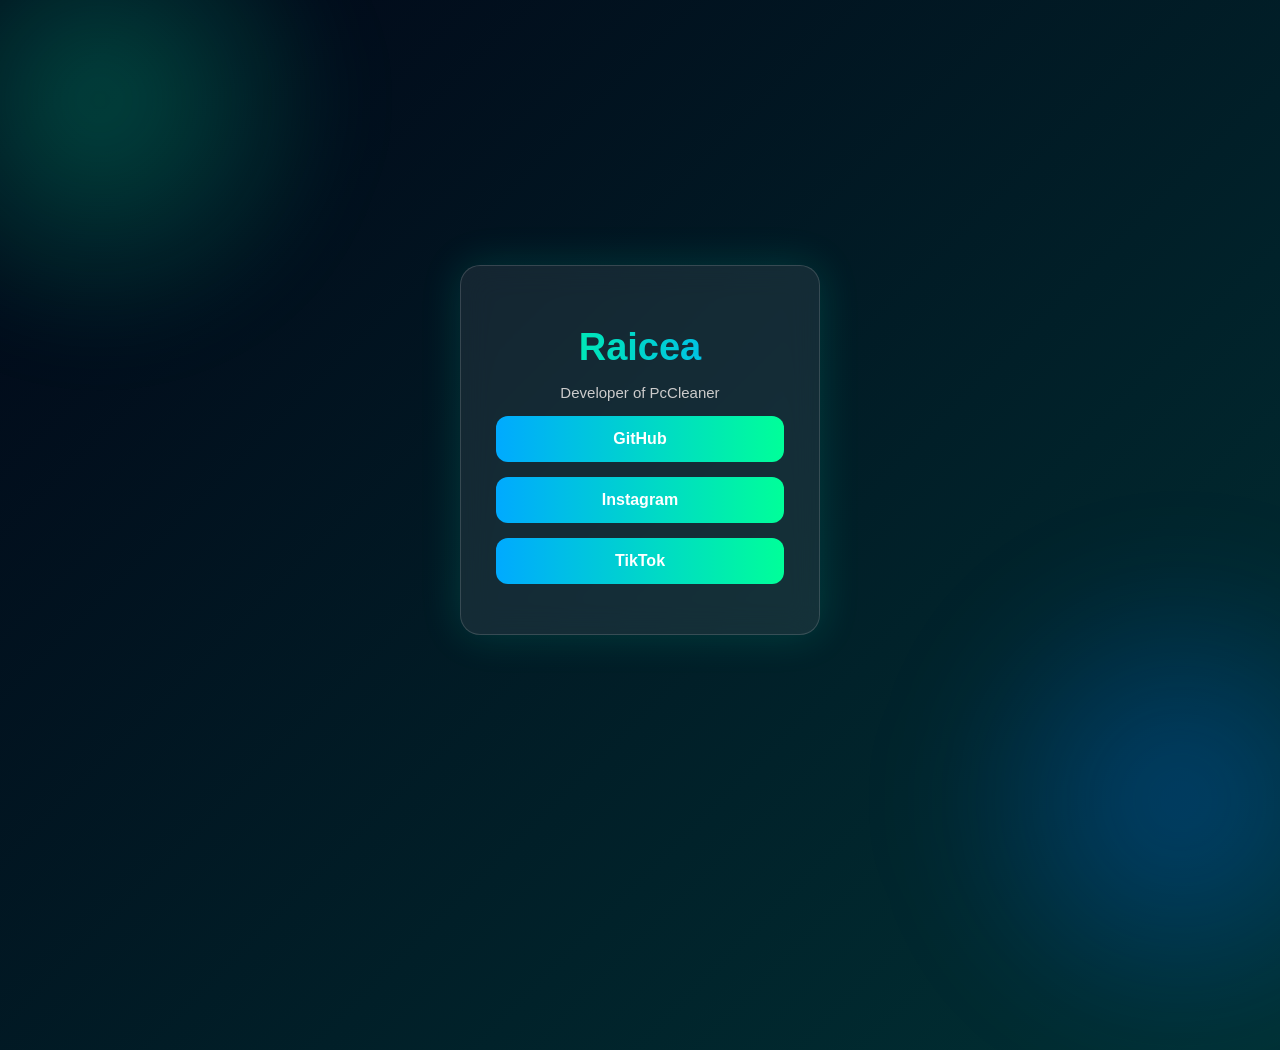
==== index.html @ fa453c5b "Update index.html" ====
<!DOCTYPE html>
<html>
<head>
<title>Raicea</title>

<style>

* {
    box-sizing: border-box;
}

body {

    margin: 0;
    min-height: 100vh;

    display: flex;
    justify-content: center;
    align-items: center;

    font-family: "Segoe UI", sans-serif;

    background: linear-gradient(
        135deg,
        #020617,
        #003b3b,
        #001b40,
        #020617
    );

    background-size: 400% 400%;
    animation: gradient 12s ease infinite;

    color: white;
    overflow: hidden;
}


/* Animatie fundal */
@keyframes gradient {

    0% {
        background-position: 0% 50%;
    }

    50% {
        background-position: 100% 50%;
    }

    100% {
        background-position: 0% 50%;
    }

}


/* Lumina verde */
body::before {

    content: "";

    position: absolute;

    width: 500px;
    height: 500px;

    background: radial-gradient(
        circle,
        rgba(0,255,180,0.25),
        transparent 70%
    );

    top: -150px;
    left: -150px;

    filter: blur(40px);

}


/* Lumina albastra */
body::after {

    content: "";

    position: absolute;

    width: 500px;
    height: 500px;

    background: radial-gradient(
        circle,
        rgba(0,120,255,0.3),
        transparent 70%
    );

    bottom: -150px;
    right: -150px;

    filter: blur(50px);

}


/* Card principal */
.card {

    width: 360px;

    padding: 35px;

    text-align: center;


    background: rgba(255,255,255,0.08);

    backdrop-filter: blur(15px);


    border-radius: 20px;

    border: 1px solid rgba(255,255,255,0.15);


    box-shadow:

        0 0 40px rgba(0,255,200,0.15);


}


/* Titlu */

h1 {

    font-size: 38px;

    margin-bottom: 10px;


    background: linear-gradient(
        90deg,
        #00ff99,
        #00aaff
    );


    -webkit-background-clip: text;

    color: transparent;

}


/* Text */

p {

    color: #cccccc;

    font-size: 15px;

}


/* Butoane */

a {

    display: block;

    margin: 15px 0;

    padding: 14px;


    border-radius: 12px;


    background: linear-gradient(
        90deg,
        #00aaff,
        #00ff99
    );


    color: white;

    text-decoration: none;


    font-weight: bold;


    transition: 0.3s;

}


/* Efect mouse */

a:hover {

    transform: scale(1.05);


    box-shadow:

        0 0 20px #00ffaa;

}


</style>

</head>

<body>

<div class="card">

<h1>Raicea</h1>

<p>Developer of PcCleaner</p>

<a href="https://github.com/raicea">
GitHub
</a>

<a href="https://www.instagram.com/raicea_andrei/">
Instagram
</a>

<a href="https://www.tiktok.com/@raicea69">
TikTok
</a>

</div>

</body>
</html>
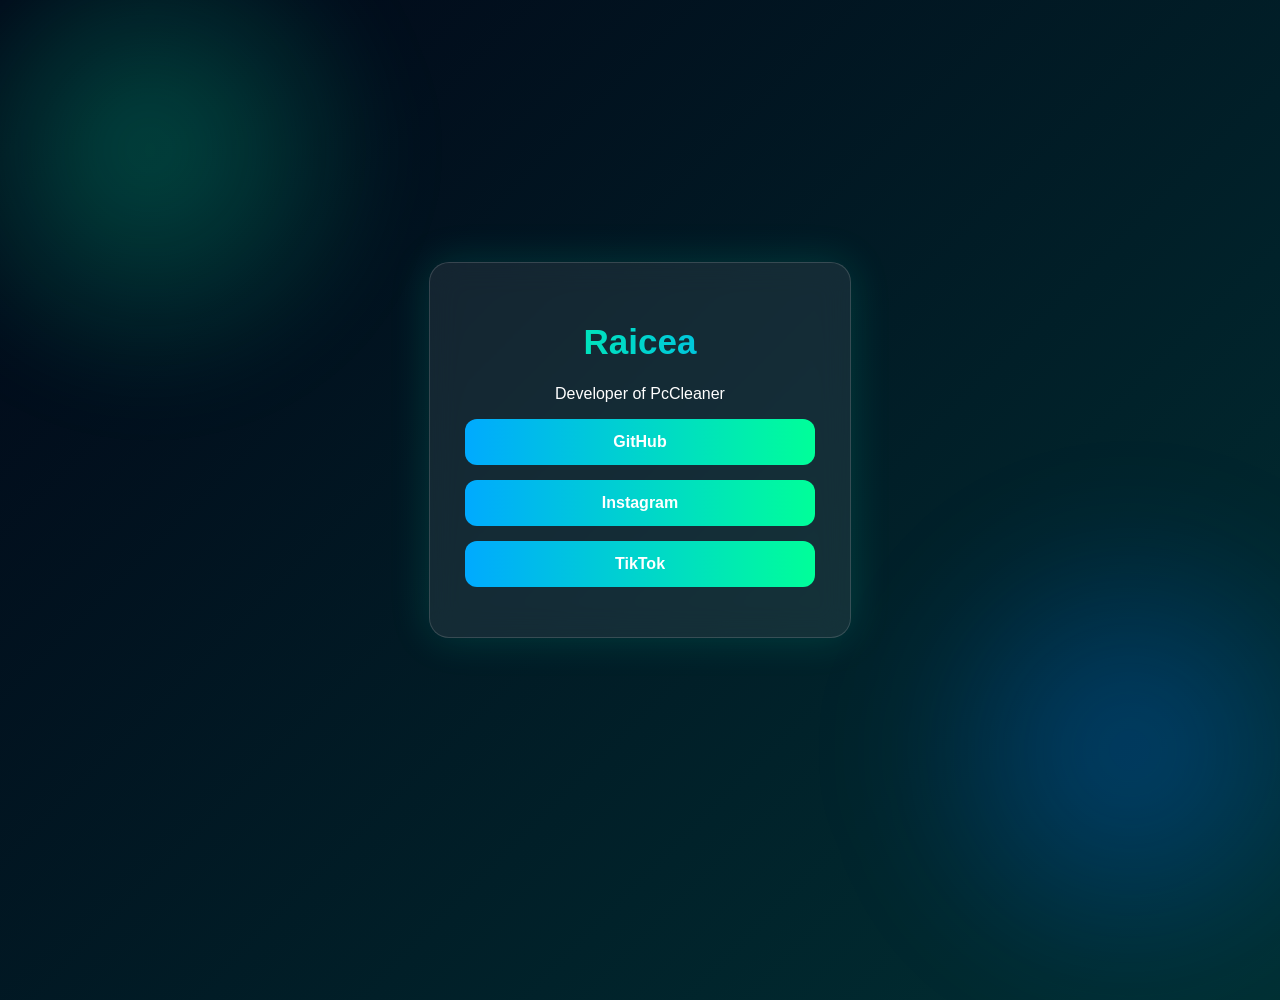
==== commit 4e0ba5ac: "Update index.html" ====
--- a/index.html
+++ b/index.html
@@ -1,60 +1,99 @@
 <!DOCTYPE html>
+
 <html>
+
 <head>
+
 <title>Raicea</title>
 
+
+
 <style>
 
-* {
-    box-sizing: border-box;
-}
+
 
 body {
 
     margin: 0;
+
     min-height: 100vh;
 
     display: flex;
+
     justify-content: center;
+
     align-items: center;
 
+
+
     font-family: "Segoe UI", sans-serif;
 
+
+
     background: linear-gradient(
+
         135deg,
+
         #020617,
+
         #003b3b,
+
         #001b40,
+
         #020617
-    );
+
+    );
+
+
 
     background-size: 400% 400%;
+
     animation: gradient 12s ease infinite;
 
+
+
     color: white;
+
     overflow: hidden;
-}
-
-
-/* Animatie fundal */
+
+}
+
+
+
+
+
 @keyframes gradient {
 
     0% {
+
         background-position: 0% 50%;
+
     }
 
+
+
     50% {
+
         background-position: 100% 50%;
+
     }
 
+
+
     100% {
+
         background-position: 0% 50%;
+
     }
 
 }
 
 
-/* Lumina verde */
+
+
+
+/* fulgere / lumini */
+
 body::before {
 
     content: "";
@@ -62,23 +101,37 @@
     position: absolute;
 
     width: 500px;
+
     height: 500px;
 
+
+
     background: radial-gradient(
+
         circle,
+
         rgba(0,255,180,0.25),
+
         transparent 70%
-    );
-
-    top: -150px;
-    left: -150px;
+
+    );
+
+
+
+    top: -100px;
+
+    left: -100px;
+
+
 
     filter: blur(40px);
 
 }
 
 
-/* Lumina albastra */
+
+
+
 body::after {
 
     content: "";
@@ -86,157 +139,245 @@
     position: absolute;
 
     width: 500px;
+
     height: 500px;
 
+
+
     background: radial-gradient(
+
         circle,
+
         rgba(0,120,255,0.3),
+
         transparent 70%
-    );
-
-    bottom: -150px;
-    right: -150px;
+
+    );
+
+
+
+    bottom: -100px;
+
+    right: -100px;
+
+
 
     filter: blur(50px);
 
 }
 
 
-/* Card principal */
+
+
+
+
+
 .card {
 
-    width: 360px;
+
+
+    width: 350px;
+
+
 
     padding: 35px;
 
+
+
     text-align: center;
 
 
+
     background: rgba(255,255,255,0.08);
 
+
+
     backdrop-filter: blur(15px);
 
 
+
     border-radius: 20px;
 
+
+
     border: 1px solid rgba(255,255,255,0.15);
 
 
+
     box-shadow:
 
         0 0 40px rgba(0,255,200,0.15);
 
 
-}
-
-
-/* Titlu */
+
+}
+
+
+
+
 
 h1 {
 
-    font-size: 38px;
-
-    margin-bottom: 10px;
+
+
+    font-size: 35px;
+
 
 
     background: linear-gradient(
+
         90deg,
+
         #00ff99,
+
         #00aaff
-    );
+
+    );
+
 
 
     -webkit-background-clip: text;
 
+
+
     color: transparent;
 
-}
-
-
-/* Text */
-
-p {
-
-    color: #cccccc;
-
-    font-size: 15px;
-
-}
-
-
-/* Butoane */
+
+
+}
+
+
+
+
+
+
 
 a {
 
-    display: block;
-
-    margin: 15px 0;
-
-    padding: 14px;
-
-
-    border-radius: 12px;
-
-
-    background: linear-gradient(
+
+
+    display:block;
+
+
+
+    margin:15px 0;
+
+
+
+    padding:14px;
+
+
+
+    border-radius:12px;
+
+
+
+    background:
+
+    linear-gradient(
+
         90deg,
+
         #00aaff,
+
         #00ff99
-    );
-
-
-    color: white;
-
-    text-decoration: none;
-
-
-    font-weight: bold;
-
-
-    transition: 0.3s;
-
-}
-
-
-/* Efect mouse */
+
+    );
+
+
+
+    color:white;
+
+
+
+    text-decoration:none;
+
+
+
+    font-weight:bold;
+
+
+
+    transition:0.3s;
+
+
+
+}
+
+
+
+
 
 a:hover {
 
-    transform: scale(1.05);
+
+
+    transform:scale(1.05);
+
 
 
     box-shadow:
 
-        0 0 20px #00ffaa;
-
-}
+    0 0 20px #00ffaa;
+
+
+
+}
+
 
 
 </style>
 
+
+
 </head>
 
+
+
 <body>
 
+
+
 <div class="card">
 
+
+
 <h1>Raicea</h1>
 
+
+
 <p>Developer of PcCleaner</p>
 
+
+
 <a href="https://github.com/raicea">
+
 GitHub
+
 </a>
 
+
+
 <a href="https://www.instagram.com/raicea_andrei/">
+
 Instagram
+
 </a>
 
+
+
 <a href="https://www.tiktok.com/@raicea69">
+
 TikTok
+
 </a>
 
+
+
 </div>
 
+
+
 </body>
+
 </html>
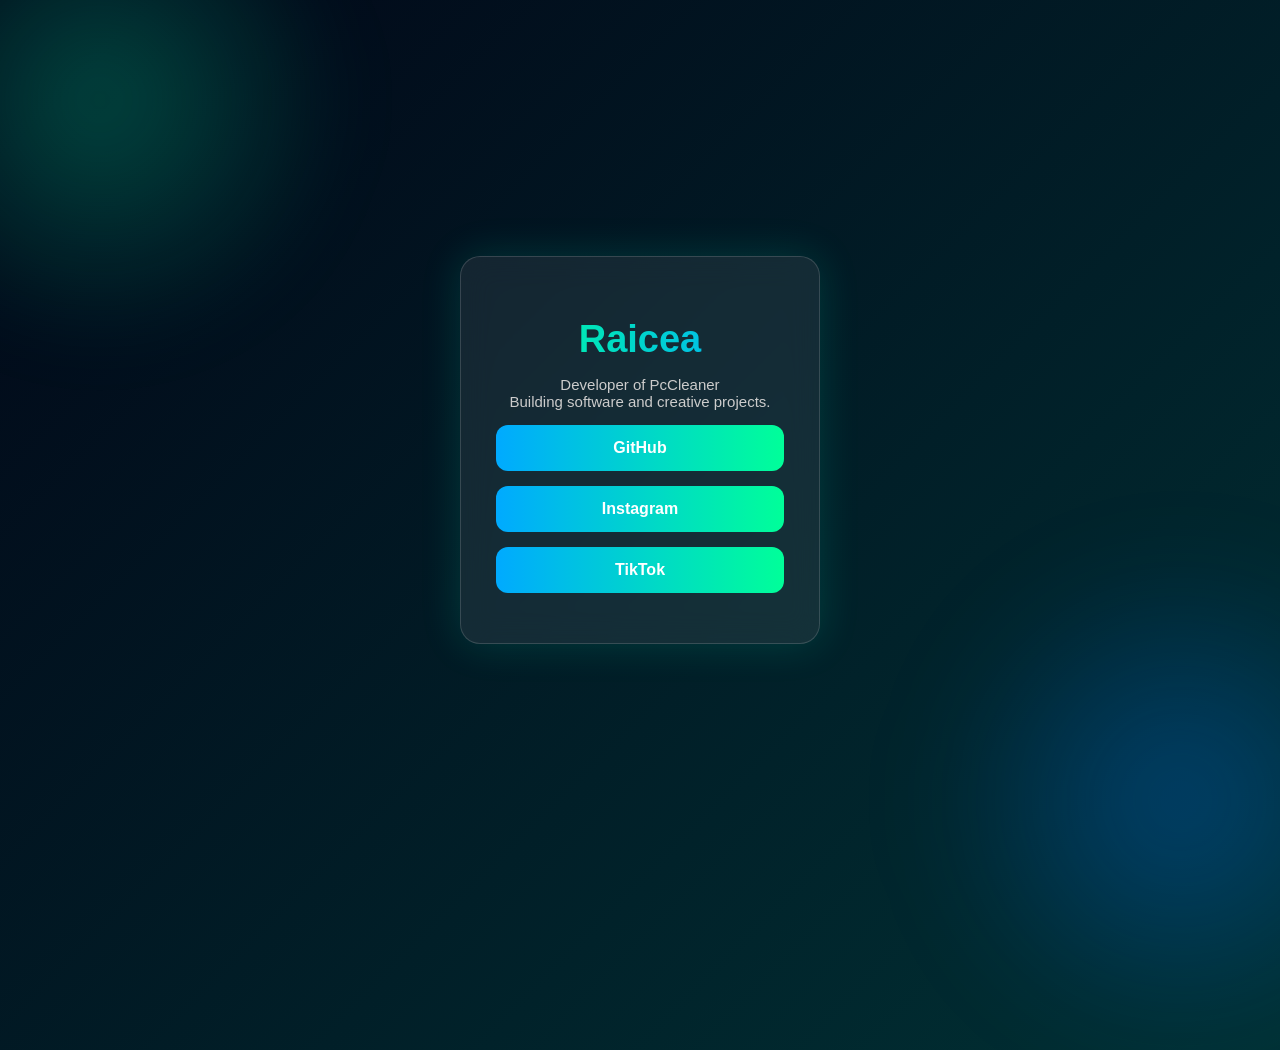
==== commit fbd4a2bd: "Update index.html" ====
--- a/index.html
+++ b/index.html
@@ -1,98 +1,69 @@
 <!DOCTYPE html>
-
 <html>
 
 <head>
 
 <title>Raicea</title>
 
-
-
 <style>
 
+* {
+    box-sizing: border-box;
+}
 
 
 body {
 
+    position: relative;
+
     margin: 0;
-
     min-height: 100vh;
 
     display: flex;
-
     justify-content: center;
-
     align-items: center;
 
-
-
     font-family: "Segoe UI", sans-serif;
 
-
-
     background: linear-gradient(
-
         135deg,
-
         #020617,
-
         #003b3b,
-
         #001b40,
-
         #020617
-
-    );
-
-
+    );
 
     background-size: 400% 400%;
-
     animation: gradient 12s ease infinite;
 
-
-
     color: white;
 
     overflow: hidden;
-
-}
-
-
-
-
+}
+
+
+
+/* Background animation */
 
 @keyframes gradient {
 
     0% {
-
         background-position: 0% 50%;
-
     }
 
-
-
     50% {
-
         background-position: 100% 50%;
-
     }
 
-
-
     100% {
-
         background-position: 0% 50%;
-
     }
 
 }
 
 
 
-
-
-/* fulgere / lumini */
+/* Green glow */
 
 body::before {
 
@@ -101,28 +72,16 @@
     position: absolute;
 
     width: 500px;
-
     height: 500px;
 
-
-
     background: radial-gradient(
-
         circle,
-
         rgba(0,255,180,0.25),
-
         transparent 70%
-
-    );
-
-
-
-    top: -100px;
-
-    left: -100px;
-
-
+    );
+
+    top: -150px;
+    left: -150px;
 
     filter: blur(40px);
 
@@ -130,7 +89,7 @@
 
 
 
-
+/* Blue glow */
 
 body::after {
 
@@ -139,28 +98,16 @@
     position: absolute;
 
     width: 500px;
-
     height: 500px;
 
-
-
     background: radial-gradient(
-
         circle,
-
         rgba(0,120,255,0.3),
-
         transparent 70%
-
-    );
-
-
-
-    bottom: -100px;
-
-    right: -100px;
-
-
+    );
+
+    bottom: -150px;
+    right: -150px;
 
     filter: blur(50px);
 
@@ -168,208 +115,161 @@
 
 
 
-
-
-
+/* Main card */
 
 .card {
 
-
-
-    width: 350px;
-
-
+    position: relative;
+
+    z-index: 1;
+
+
+    width: 360px;
 
     padding: 35px;
 
-
-
     text-align: center;
 
 
-
     background: rgba(255,255,255,0.08);
 
-
-
     backdrop-filter: blur(15px);
 
 
-
     border-radius: 20px;
 
 
-
     border: 1px solid rgba(255,255,255,0.15);
 
 
-
     box-shadow:
 
         0 0 40px rgba(0,255,200,0.15);
 
-
-
-}
-
-
-
-
+}
+
+
+
+/* Title */
 
 h1 {
 
-
-
-    font-size: 35px;
-
+    font-size: 38px;
+
+    margin-bottom: 10px;
 
 
     background: linear-gradient(
-
         90deg,
-
         #00ff99,
-
         #00aaff
-
-    );
-
+    );
 
 
     -webkit-background-clip: text;
 
-
-
     color: transparent;
 
-
-
-}
-
-
-
-
-
-
+}
+
+
+
+/* Description */
+
+p {
+
+    color: #cccccc;
+
+    font-size: 15px;
+
+}
+
+
+
+/* Buttons */
 
 a {
 
-
-
-    display:block;
-
-
-
-    margin:15px 0;
-
-
-
-    padding:14px;
-
-
-
-    border-radius:12px;
-
-
-
-    background:
-
-    linear-gradient(
-
+    display: block;
+
+    margin: 15px 0;
+
+    padding: 14px;
+
+
+    border-radius: 12px;
+
+
+    background: linear-gradient(
         90deg,
-
         #00aaff,
-
         #00ff99
-
-    );
-
-
-
-    color:white;
-
-
-
-    text-decoration:none;
-
-
-
-    font-weight:bold;
-
-
-
-    transition:0.3s;
-
-
-
-}
-
-
-
-
+    );
+
+
+    color: white;
+
+    text-decoration: none;
+
+
+    font-weight: bold;
+
+
+    transition: 0.3s;
+
+}
+
+
+
+/* Hover effect */
 
 a:hover {
 
-
-
-    transform:scale(1.05);
-
+    transform: scale(1.05);
 
 
     box-shadow:
 
-    0 0 20px #00ffaa;
-
-
-
-}
-
+        0 0 20px #00ffaa;
+
+}
 
 
 </style>
 
-
-
 </head>
 
 
-
 <body>
 
 
-
 <div class="card">
 
 
-
 <h1>Raicea</h1>
 
 
-
-<p>Developer of PcCleaner</p>
+<p>
+Developer of PcCleaner<br>
+Building software and creative projects.
+</p>
 
 
 
 <a href="https://github.com/raicea">
-
 GitHub
-
 </a>
 
 
 
 <a href="https://www.instagram.com/raicea_andrei/">
-
 Instagram
-
 </a>
 
 
 
 <a href="https://www.tiktok.com/@raicea69">
-
 TikTok
-
 </a>
 
 
@@ -377,7 +277,6 @@
 </div>
 
 
-
 </body>
 
 </html>
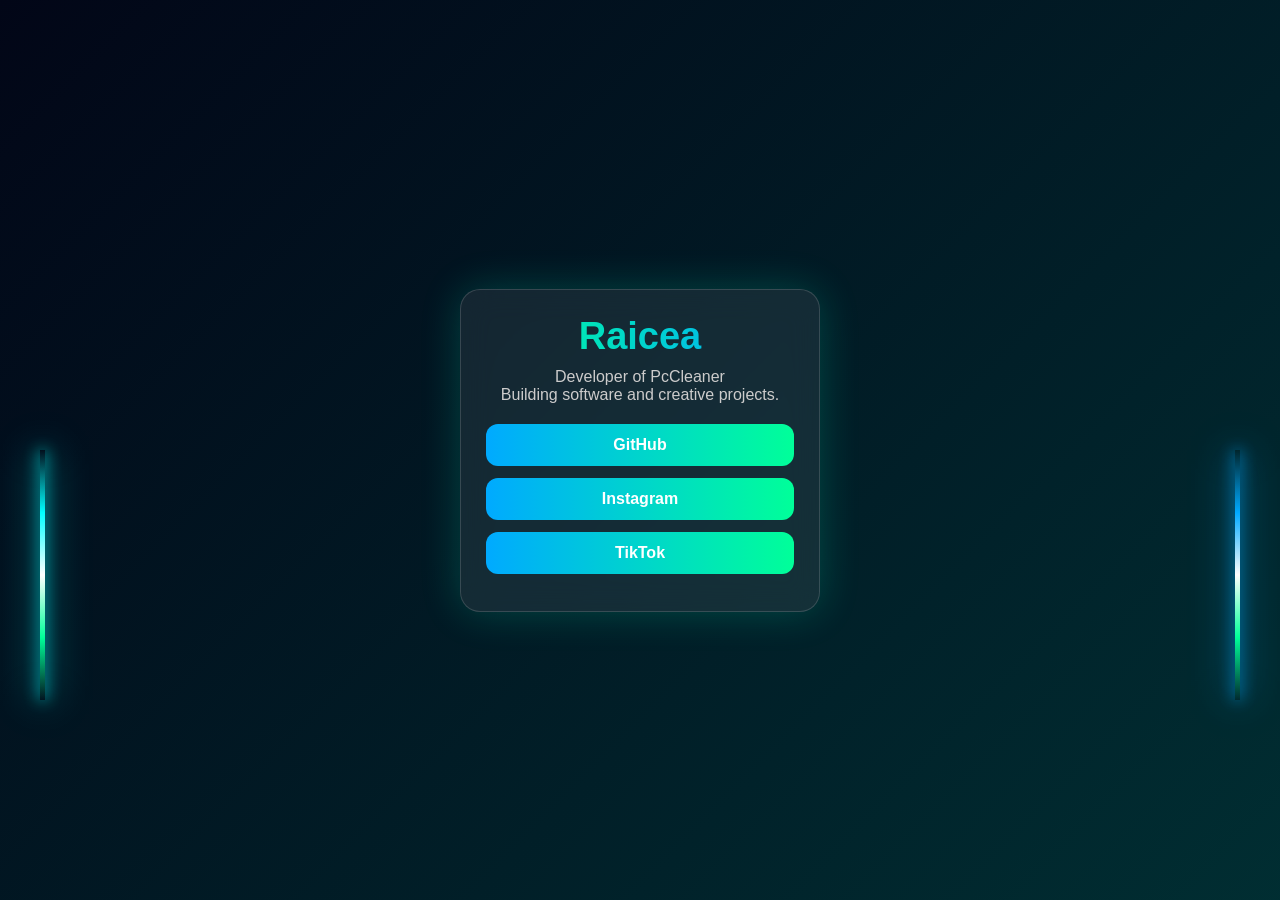
==== commit 44bdc4b2: "Update index.html" ====
--- a/index.html
+++ b/index.html
@@ -11,11 +11,8 @@
     box-sizing: border-box;
 }
 
-
 body {
-
     position: relative;
-
     margin: 0;
     min-height: 100vh;
 
@@ -37,16 +34,11 @@
     animation: gradient 12s ease infinite;
 
     color: white;
-
     overflow: hidden;
 }
 
 
-
-/* Background animation */
-
 @keyframes gradient {
-
     0% {
         background-position: 0% 50%;
     }
@@ -58,12 +50,10 @@
     100% {
         background-position: 0% 50%;
     }
-
-}
-
-
-
-/* Green glow */
+}
+
+
+/* Fulger stanga */
 
 body::before {
 
@@ -71,25 +61,30 @@
 
     position: absolute;
 
-    width: 500px;
-    height: 500px;
-
-    background: radial-gradient(
-        circle,
-        rgba(0,255,180,0.25),
-        transparent 70%
-    );
-
-    top: -150px;
-    left: -150px;
-
-    filter: blur(40px);
-
-}
-
-
-
-/* Blue glow */
+    left: 40px;
+    top: 50%;
+
+    width: 5px;
+    height: 250px;
+
+    background: linear-gradient(
+        transparent,
+        #00ffff,
+        white,
+        #00ff99,
+        transparent
+    );
+
+    box-shadow:
+        0 0 15px #00ffff,
+        0 0 40px #00ffff;
+
+    animation: lightning 2s infinite;
+
+}
+
+
+/* Fulger dreapta */
 
 body::after {
 
@@ -97,67 +92,79 @@
 
     position: absolute;
 
-    width: 500px;
-    height: 500px;
-
-    background: radial-gradient(
-        circle,
-        rgba(0,120,255,0.3),
-        transparent 70%
-    );
-
-    bottom: -150px;
-    right: -150px;
-
-    filter: blur(50px);
-
-}
-
-
-
-/* Main card */
+    right: 40px;
+    top: 50%;
+
+    width: 5px;
+    height: 250px;
+
+    background: linear-gradient(
+        transparent,
+        #00aaff,
+        white,
+        #00ff99,
+        transparent
+    );
+
+    box-shadow:
+        0 0 15px #00aaff,
+        0 0 40px #00aaff;
+
+    animation: lightning 2s infinite reverse;
+
+}
+
+
+
+@keyframes lightning {
+
+    0%,100% {
+        opacity: 0.3;
+        transform: scaleY(0.7);
+    }
+
+    50% {
+        opacity: 1;
+        transform: scaleY(1);
+    }
+
+}
+
+
+/* Card */
 
 .card {
 
     position: relative;
-
-    z-index: 1;
-
+    z-index: 2;
 
     width: 360px;
 
-    padding: 35px;
+    padding: 25px;
 
     text-align: center;
 
-
     background: rgba(255,255,255,0.08);
 
     backdrop-filter: blur(15px);
 
-
     border-radius: 20px;
 
-
     border: 1px solid rgba(255,255,255,0.15);
 
-
-    box-shadow:
-
-        0 0 40px rgba(0,255,200,0.15);
-
-}
-
-
-
-/* Title */
+    box-shadow:
+        0 0 40px rgba(0,255,200,0.2);
+
+}
+
+
+/* Titlu */
 
 h1 {
 
     font-size: 38px;
 
-    margin-bottom: 10px;
-
+    margin: 0 0 10px;
 
     background: linear-gradient(
         90deg,
@@ -165,7 +172,6 @@
         #00aaff
     );
 
-
     -webkit-background-clip: text;
 
     color: transparent;
@@ -173,32 +179,27 @@
 }
 
 
-
-/* Description */
-
 p {
 
+    margin: 10px 0 20px;
+
     color: #cccccc;
 
-    font-size: 15px;
-
-}
-
-
-
-/* Buttons */
+}
+
+
+
+/* Butoane */
 
 a {
 
     display: block;
 
-    margin: 15px 0;
-
-    padding: 14px;
-
+    margin: 12px 0;
+
+    padding: 12px;
 
     border-radius: 12px;
-
 
     background: linear-gradient(
         90deg,
@@ -206,30 +207,22 @@
         #00ff99
     );
 
-
     color: white;
 
     text-decoration: none;
 
-
     font-weight: bold;
 
-
     transition: 0.3s;
 
 }
 
 
-
-/* Hover effect */
-
 a:hover {
 
     transform: scale(1.05);
 
-
-    box-shadow:
-
+    box-shadow:
         0 0 20px #00ffaa;
 
 }
@@ -242,41 +235,29 @@
 
 <body>
 
-
 <div class="card">
 
-
 <h1>Raicea</h1>
-
 
 <p>
 Developer of PcCleaner<br>
 Building software and creative projects.
 </p>
 
-
-
 <a href="https://github.com/raicea">
 GitHub
 </a>
 
-
-
 <a href="https://www.instagram.com/raicea_andrei/">
 Instagram
 </a>
 
-
-
 <a href="https://www.tiktok.com/@raicea69">
 TikTok
 </a>
 
-
-
 </div>
 
-
 </body>
 
 </html>
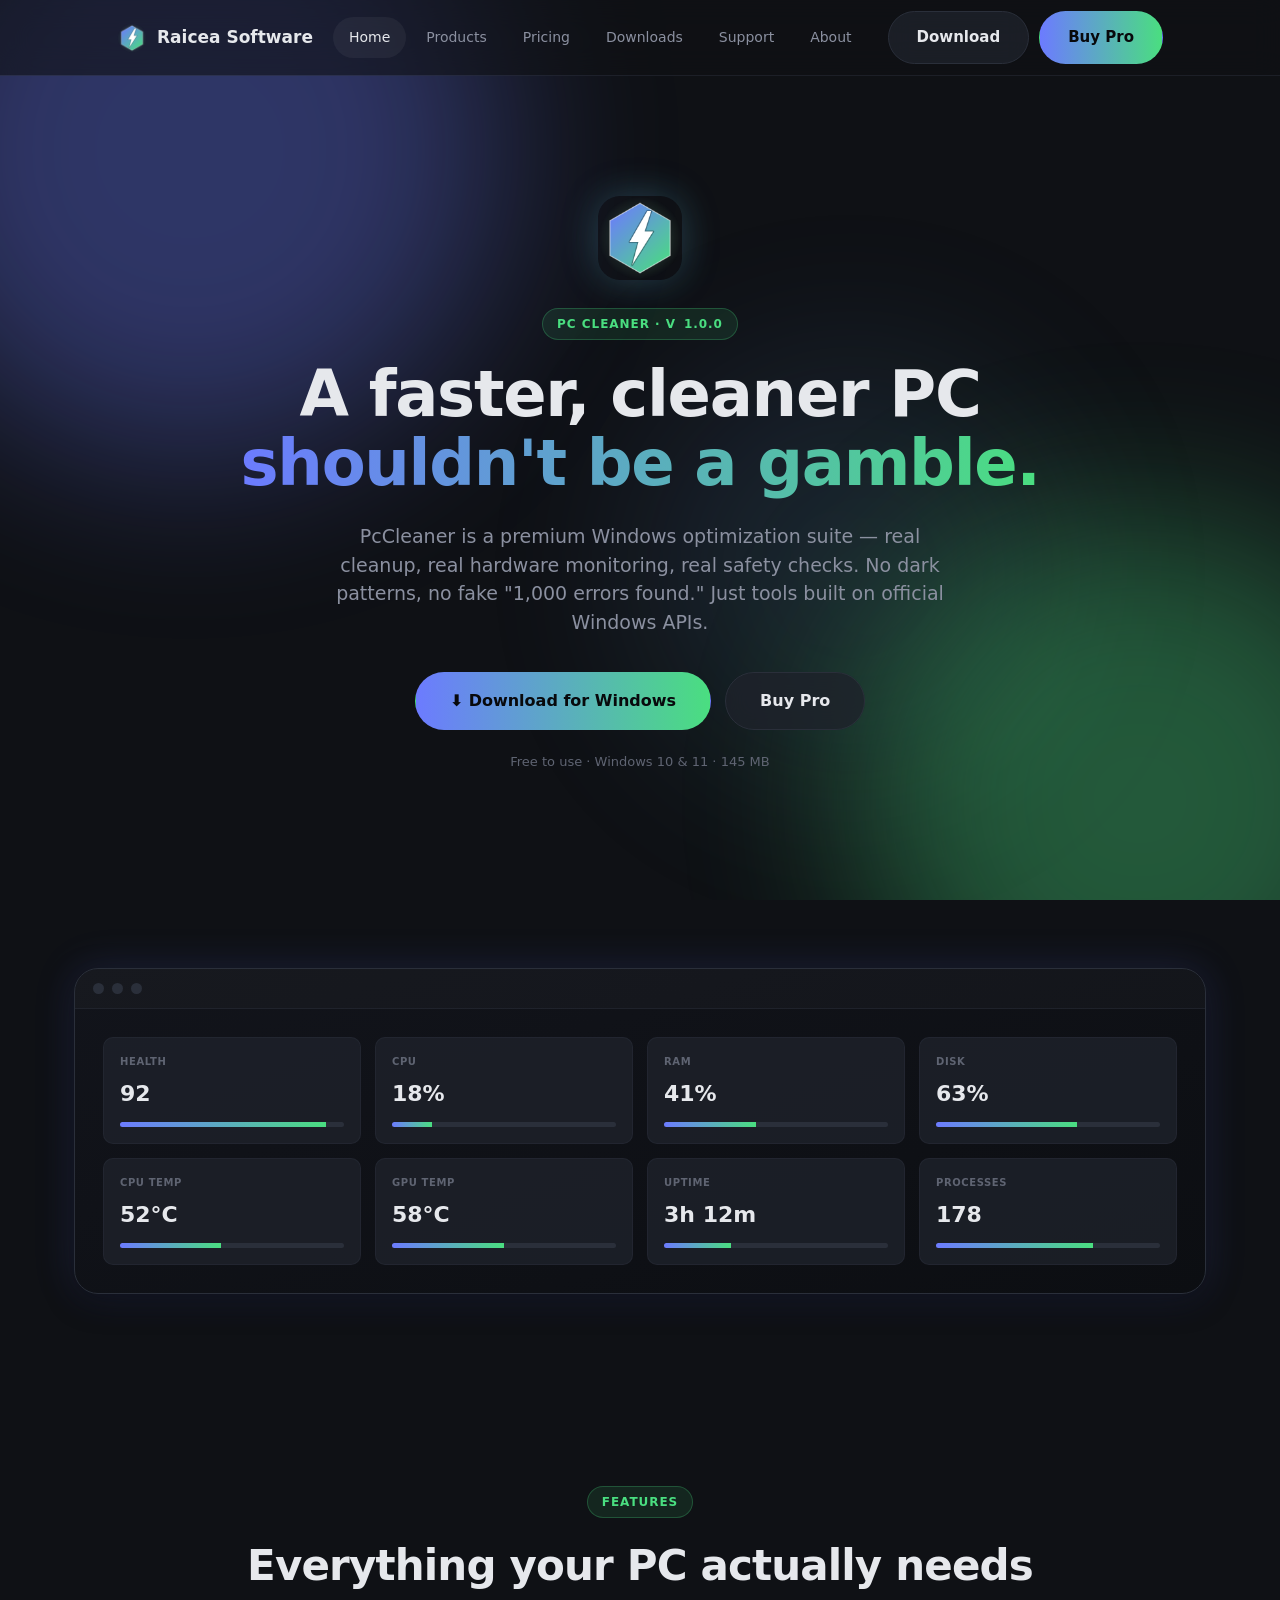
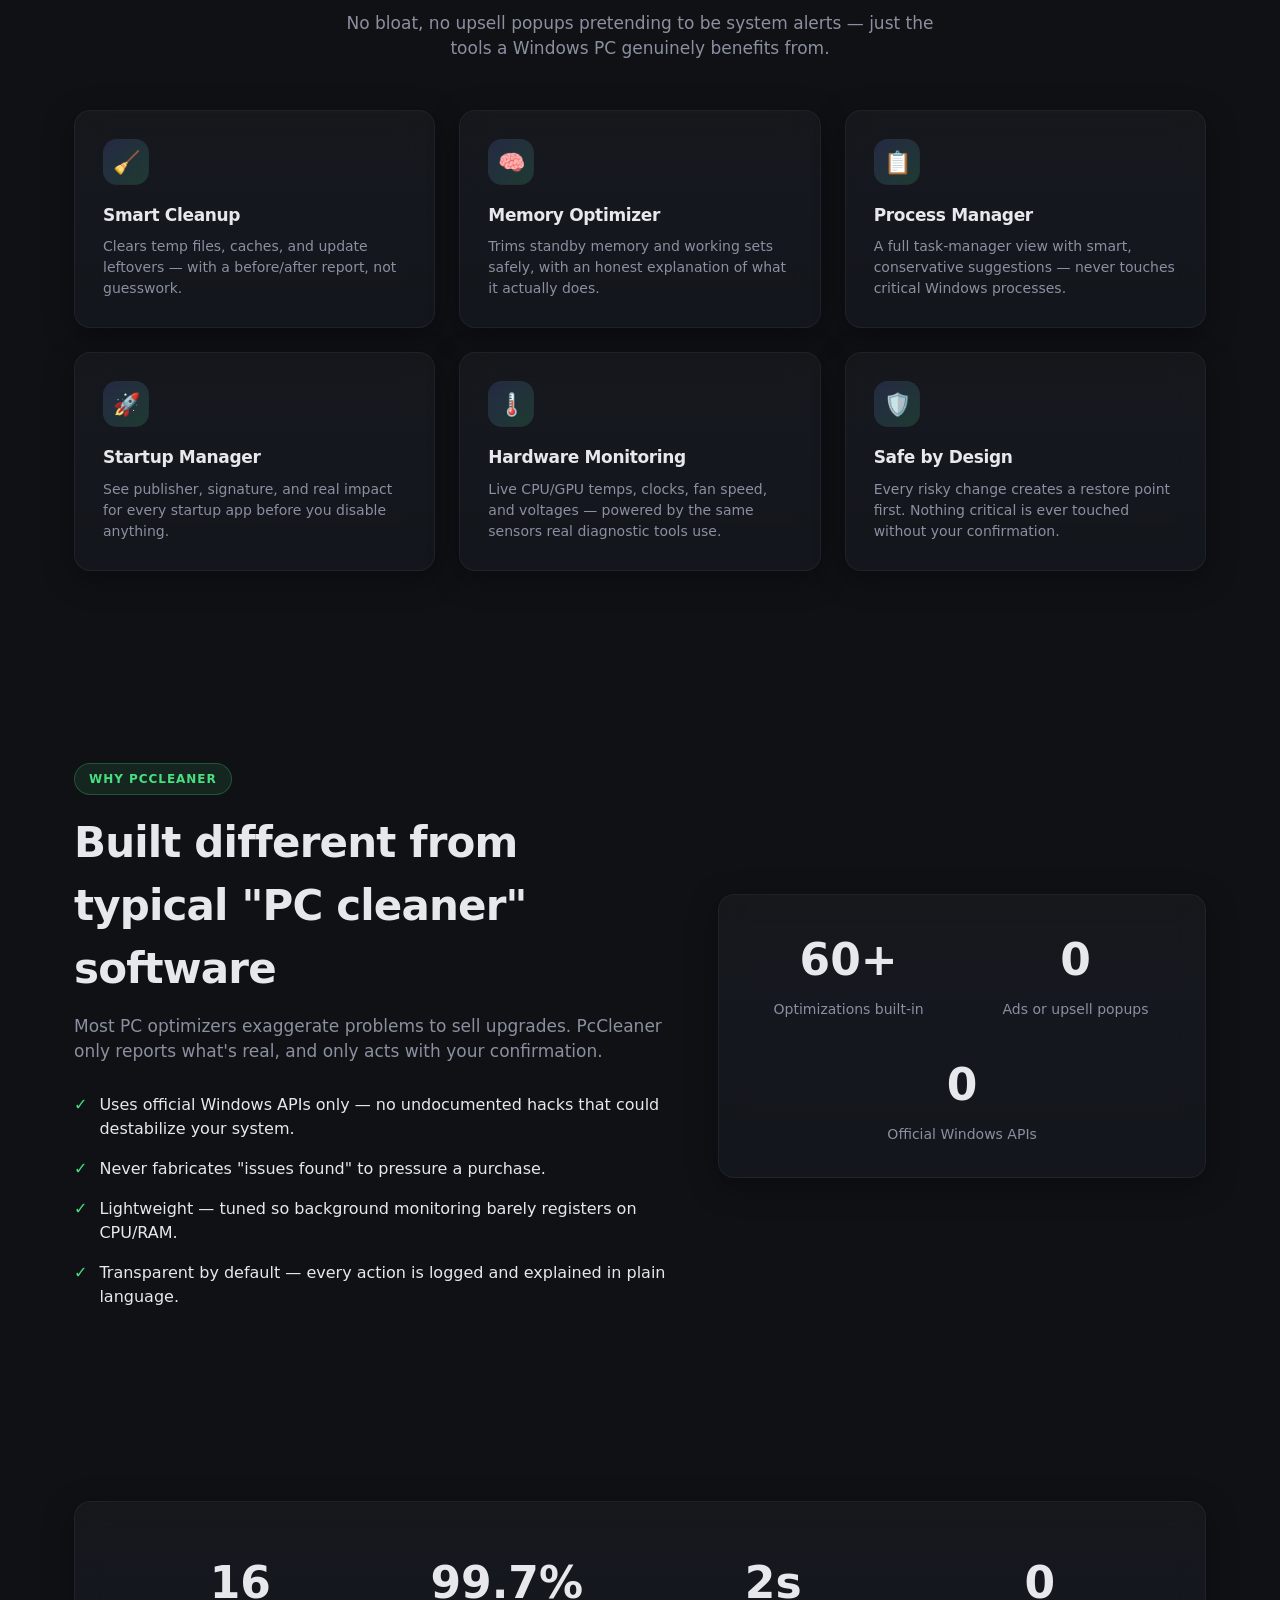
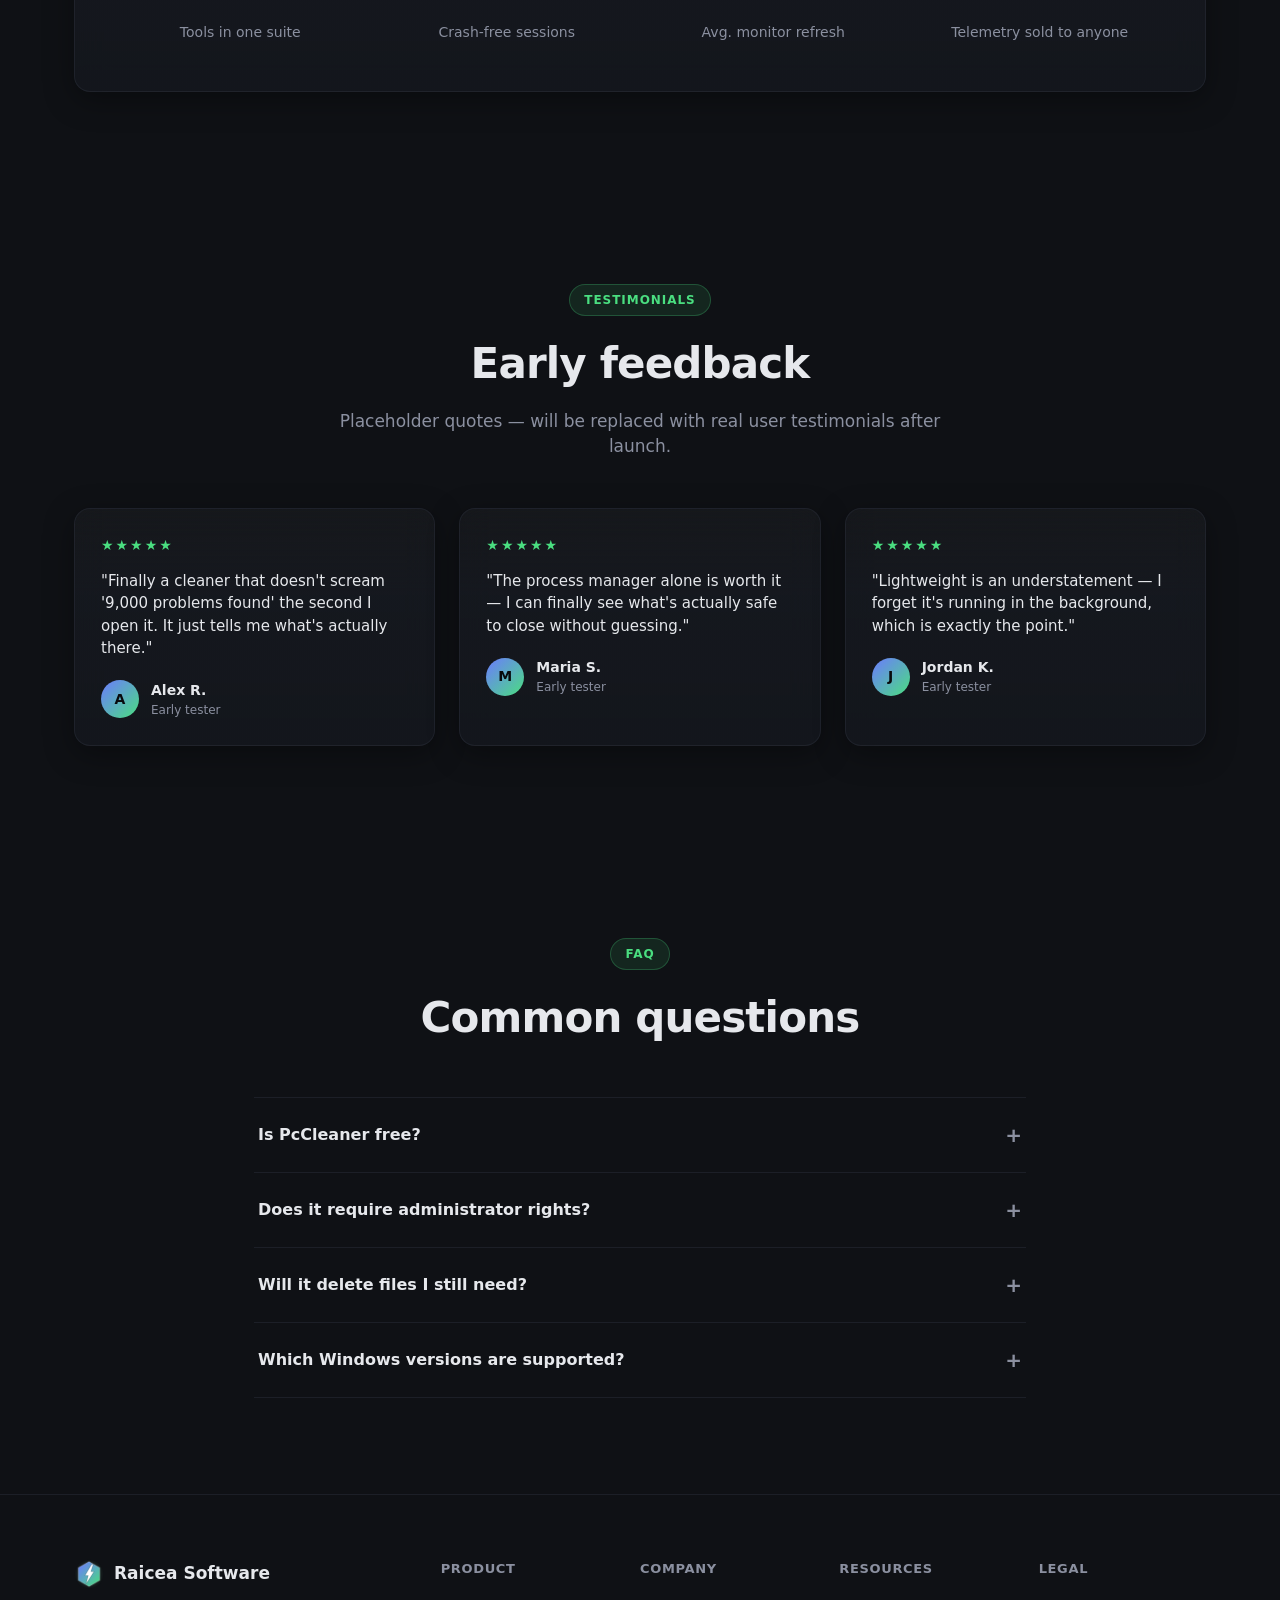
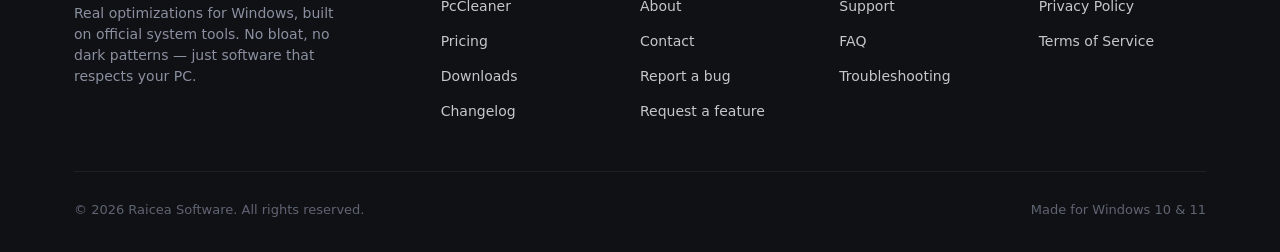
==== commit 003fbad8: "Launch full Raicea Software / PcCleaner marketing site Replaces the single placeholder page with a c" ====
--- a/index.html
+++ b/index.html
@@ -1,263 +1,237 @@
-<!DOCTYPE html>
-<html>
-
+<!doctype html>
+<html lang="en">
 <head>
-
-<title>Raicea</title>
-
-<style>
-
-* {
-    box-sizing: border-box;
-}
-
-body {
-    position: relative;
-    margin: 0;
-    min-height: 100vh;
-
-    display: flex;
-    justify-content: center;
-    align-items: center;
-
-    font-family: "Segoe UI", sans-serif;
-
-    background: linear-gradient(
-        135deg,
-        #020617,
-        #003b3b,
-        #001b40,
-        #020617
-    );
-
-    background-size: 400% 400%;
-    animation: gradient 12s ease infinite;
-
-    color: white;
-    overflow: hidden;
-}
-
-
-@keyframes gradient {
-    0% {
-        background-position: 0% 50%;
-    }
-
-    50% {
-        background-position: 100% 50%;
-    }
-
-    100% {
-        background-position: 0% 50%;
-    }
-}
-
-
-/* Fulger stanga */
-
-body::before {
-
-    content: "";
-
-    position: absolute;
-
-    left: 40px;
-    top: 50%;
-
-    width: 5px;
-    height: 250px;
-
-    background: linear-gradient(
-        transparent,
-        #00ffff,
-        white,
-        #00ff99,
-        transparent
-    );
-
-    box-shadow:
-        0 0 15px #00ffff,
-        0 0 40px #00ffff;
-
-    animation: lightning 2s infinite;
-
-}
-
-
-/* Fulger dreapta */
-
-body::after {
-
-    content: "";
-
-    position: absolute;
-
-    right: 40px;
-    top: 50%;
-
-    width: 5px;
-    height: 250px;
-
-    background: linear-gradient(
-        transparent,
-        #00aaff,
-        white,
-        #00ff99,
-        transparent
-    );
-
-    box-shadow:
-        0 0 15px #00aaff,
-        0 0 40px #00aaff;
-
-    animation: lightning 2s infinite reverse;
-
-}
-
-
-
-@keyframes lightning {
-
-    0%,100% {
-        opacity: 0.3;
-        transform: scaleY(0.7);
-    }
-
-    50% {
-        opacity: 1;
-        transform: scaleY(1);
-    }
-
-}
-
-
-/* Card */
-
-.card {
-
-    position: relative;
-    z-index: 2;
-
-    width: 360px;
-
-    padding: 25px;
-
-    text-align: center;
-
-    background: rgba(255,255,255,0.08);
-
-    backdrop-filter: blur(15px);
-
-    border-radius: 20px;
-
-    border: 1px solid rgba(255,255,255,0.15);
-
-    box-shadow:
-        0 0 40px rgba(0,255,200,0.2);
-
-}
-
-
-/* Titlu */
-
-h1 {
-
-    font-size: 38px;
-
-    margin: 0 0 10px;
-
-    background: linear-gradient(
-        90deg,
-        #00ff99,
-        #00aaff
-    );
-
-    -webkit-background-clip: text;
-
-    color: transparent;
-
-}
-
-
-p {
-
-    margin: 10px 0 20px;
-
-    color: #cccccc;
-
-}
-
-
-
-/* Butoane */
-
-a {
-
-    display: block;
-
-    margin: 12px 0;
-
-    padding: 12px;
-
-    border-radius: 12px;
-
-    background: linear-gradient(
-        90deg,
-        #00aaff,
-        #00ff99
-    );
-
-    color: white;
-
-    text-decoration: none;
-
-    font-weight: bold;
-
-    transition: 0.3s;
-
-}
-
-
-a:hover {
-
-    transform: scale(1.05);
-
-    box-shadow:
-        0 0 20px #00ffaa;
-
-}
-
-
-</style>
-
+<meta charset="UTF-8">
+<meta name="viewport" content="width=device-width, initial-scale=1">
+<title>Raicea Software — PcCleaner, real Windows optimization</title>
+<meta name="description" content="PcCleaner by Raicea Software: a premium Windows optimization suite built on official system tools. Clean, speed up, and monitor your PC — safely.">
+<link rel="icon" href="assets/img/favicon.ico">
+<link rel="stylesheet" href="assets/css/main.css">
 </head>
-
-
 <body>
-
-<div class="card">
-
-<h1>Raicea</h1>
-
-<p>
-Developer of PcCleaner<br>
-Building software and creative projects.
-</p>
-
-<a href="https://github.com/raicea">
-GitHub
-</a>
-
-<a href="https://www.instagram.com/raicea_andrei/">
-Instagram
-</a>
-
-<a href="https://www.tiktok.com/@raicea69">
-TikTok
-</a>
-
-</div>
-
+<div class="bg-field"><div class="blob"></div></div>
+
+<nav class="navbar">
+  <div class="container">
+    <a href="index.html" class="brand"><img src="assets/img/logo.png" alt="Raicea Software logo">Raicea Software</a>
+    <div class="nav-links" id="navLinks">
+      <a href="index.html">Home</a>
+      <a href="products.html">Products</a>
+      <a href="pricing.html">Pricing</a>
+      <a href="downloads.html">Downloads</a>
+      <a href="support.html">Support</a>
+      <a href="about.html">About</a>
+    </div>
+    <div class="nav-actions">
+      <a href="downloads.html" class="btn btn-secondary">Download</a>
+      <a href="pricing.html" class="btn btn-primary">Buy Pro</a>
+      <button class="nav-toggle" aria-label="Toggle menu" aria-expanded="false"><span></span><span></span><span></span></button>
+    </div>
+  </div>
+</nav>
+
+<main>
+
+  <!-- ================= HERO ================= -->
+  <section class="hero">
+    <div class="container" style="display:flex;flex-direction:column;align-items:center;">
+      <img src="assets/img/logo.png" alt="PcCleaner logo" class="logo-badge reveal in-view">
+      <span class="eyebrow reveal in-view">PC Cleaner · v<span data-version>1.0.0</span></span>
+      <h1 class="reveal in-view" style="margin-top:20px;">A faster, cleaner PC <span class="gradient-text">shouldn't be a gamble.</span></h1>
+      <p class="lead reveal in-view">PcCleaner is a premium Windows optimization suite — real cleanup, real hardware monitoring, real safety checks. No dark patterns, no fake "1,000 errors found." Just tools built on official Windows APIs.</p>
+      <div class="hero-actions reveal in-view">
+        <a href="#" class="btn btn-primary btn-lg" data-download>⬇ Download for Windows</a>
+        <a href="pricing.html" class="btn btn-secondary btn-lg">Buy Pro</a>
+      </div>
+      <div class="hero-meta reveal in-view">Free to use · Windows 10 &amp; 11 · <span data-size>145 MB</span></div>
+    </div>
+  </section>
+
+  <!-- ================= SCREENSHOTS ================= -->
+  <section id="screenshots">
+    <div class="container">
+      <div class="mockup-window reveal">
+        <div class="mockup-titlebar"><span></span><span></span><span></span></div>
+        <div class="mockup-body">
+          <div class="mockup-tile"><div class="label">Health</div><div class="value">92</div><div class="bar"><i style="width:92%"></i></div></div>
+          <div class="mockup-tile"><div class="label">CPU</div><div class="value">18%</div><div class="bar"><i style="width:18%"></i></div></div>
+          <div class="mockup-tile"><div class="label">RAM</div><div class="value">41%</div><div class="bar"><i style="width:41%"></i></div></div>
+          <div class="mockup-tile"><div class="label">Disk</div><div class="value">63%</div><div class="bar"><i style="width:63%"></i></div></div>
+          <div class="mockup-tile"><div class="label">CPU Temp</div><div class="value">52°C</div><div class="bar"><i style="width:45%"></i></div></div>
+          <div class="mockup-tile"><div class="label">GPU Temp</div><div class="value">58°C</div><div class="bar"><i style="width:50%"></i></div></div>
+          <div class="mockup-tile"><div class="label">Uptime</div><div class="value">3h 12m</div><div class="bar"><i style="width:30%"></i></div></div>
+          <div class="mockup-tile"><div class="label">Processes</div><div class="value">178</div><div class="bar"><i style="width:70%"></i></div></div>
+        </div>
+      </div>
+    </div>
+  </section>
+
+  <!-- ================= FEATURES ================= -->
+  <section id="features">
+    <div class="container">
+      <div class="section-head center reveal">
+        <span class="eyebrow">Features</span>
+        <h2 class="section-title" style="margin-top:16px;">Everything your PC actually needs</h2>
+        <p class="section-sub">No bloat, no upsell popups pretending to be system alerts — just the tools a Windows PC genuinely benefits from.</p>
+      </div>
+      <div class="grid cols-3 reveal-stagger">
+        <div class="glass-card hoverable feature-card reveal" style="--i:0"><div class="icon">🧹</div><h3>Smart Cleanup</h3><p>Clears temp files, caches, and update leftovers — with a before/after report, not guesswork.</p></div>
+        <div class="glass-card hoverable feature-card reveal" style="--i:1"><div class="icon">🧠</div><h3>Memory Optimizer</h3><p>Trims standby memory and working sets safely, with an honest explanation of what it actually does.</p></div>
+        <div class="glass-card hoverable feature-card reveal" style="--i:2"><div class="icon">📋</div><h3>Process Manager</h3><p>A full task-manager view with smart, conservative suggestions — never touches critical Windows processes.</p></div>
+        <div class="glass-card hoverable feature-card reveal" style="--i:3"><div class="icon">🚀</div><h3>Startup Manager</h3><p>See publisher, signature, and real impact for every startup app before you disable anything.</p></div>
+        <div class="glass-card hoverable feature-card reveal" style="--i:4"><div class="icon">🌡️</div><h3>Hardware Monitoring</h3><p>Live CPU/GPU temps, clocks, fan speed, and voltages — powered by the same sensors real diagnostic tools use.</p></div>
+        <div class="glass-card hoverable feature-card reveal" style="--i:5"><div class="icon">🛡️</div><h3>Safe by Design</h3><p>Every risky change creates a restore point first. Nothing critical is ever touched without your confirmation.</p></div>
+      </div>
+    </div>
+  </section>
+
+  <!-- ================= WHY CHOOSE ================= -->
+  <section id="why">
+    <div class="container two-col">
+      <div class="reveal">
+        <span class="eyebrow">Why PcCleaner</span>
+        <h2 class="section-title" style="margin-top:16px;">Built different from typical "PC cleaner" software</h2>
+        <p class="section-sub" style="margin-bottom:28px;">Most PC optimizers exaggerate problems to sell upgrades. PcCleaner only reports what's real, and only acts with your confirmation.</p>
+        <ul style="display:flex;flex-direction:column;gap:16px;">
+          <li style="display:flex;gap:12px;"><span style="color:var(--green);">✓</span> Uses official Windows APIs only — no undocumented hacks that could destabilize your system.</li>
+          <li style="display:flex;gap:12px;"><span style="color:var(--green);">✓</span> Never fabricates "issues found" to pressure a purchase.</li>
+          <li style="display:flex;gap:12px;"><span style="color:var(--green);">✓</span> Lightweight — tuned so background monitoring barely registers on CPU/RAM.</li>
+          <li style="display:flex;gap:12px;"><span style="color:var(--green);">✓</span> Transparent by default — every action is logged and explained in plain language.</li>
+        </ul>
+      </div>
+      <div class="reveal">
+        <div class="glass-card" style="padding:32px;">
+          <div class="stats-strip">
+            <div class="stat"><div class="num" data-count="60" data-suffix="+">0</div><div class="label">Optimizations built-in</div></div>
+            <div class="stat"><div class="num" data-count="0" data-suffix="">0</div><div class="label">Ads or upsell popups</div></div>
+            <div class="stat"><div class="num" data-count="100" data-suffix="%">0</div><div class="label">Official Windows APIs</div></div>
+          </div>
+        </div>
+      </div>
+    </div>
+  </section>
+
+  <!-- ================= STATS ================= -->
+  <section id="stats">
+    <div class="container">
+      <div class="glass-card reveal" style="padding:48px;">
+        <div class="stats-strip">
+          <div class="stat"><div class="num" data-count="16">0</div><div class="label">Tools in one suite</div></div>
+          <div class="stat"><div class="num" data-count="99.9" data-suffix="%">0</div><div class="label">Crash-free sessions</div></div>
+          <div class="stat"><div class="num" data-count="2" data-suffix="s">0</div><div class="label">Avg. monitor refresh</div></div>
+          <div class="stat"><div class="num" data-count="0">0</div><div class="label">Telemetry sold to anyone</div></div>
+        </div>
+      </div>
+    </div>
+  </section>
+
+  <!-- ================= TESTIMONIALS ================= -->
+  <section id="testimonials">
+    <div class="container">
+      <div class="section-head center reveal">
+        <span class="eyebrow">Testimonials</span>
+        <h2 class="section-title" style="margin-top:16px;">Early feedback</h2>
+        <p class="section-sub">Placeholder quotes — will be replaced with real user testimonials after launch.</p>
+      </div>
+      <div class="grid cols-3 reveal-stagger">
+        <div class="glass-card testimonial reveal" style="--i:0">
+          <div class="stars">★★★★★</div>
+          <p class="quote">"Finally a cleaner that doesn't scream '9,000 problems found' the second I open it. It just tells me what's actually there."</p>
+          <div class="who"><div class="avatar">A</div><div><div class="name">Alex R.</div><div class="role">Early tester</div></div></div>
+        </div>
+        <div class="glass-card testimonial reveal" style="--i:1">
+          <div class="stars">★★★★★</div>
+          <p class="quote">"The process manager alone is worth it — I can finally see what's actually safe to close without guessing."</p>
+          <div class="who"><div class="avatar">M</div><div><div class="name">Maria S.</div><div class="role">Early tester</div></div></div>
+        </div>
+        <div class="glass-card testimonial reveal" style="--i:2">
+          <div class="stars">★★★★★</div>
+          <p class="quote">"Lightweight is an understatement — I forget it's running in the background, which is exactly the point."</p>
+          <div class="who"><div class="avatar">J</div><div><div class="name">Jordan K.</div><div class="role">Early tester</div></div></div>
+        </div>
+      </div>
+    </div>
+  </section>
+
+  <!-- ================= FAQ ================= -->
+  <section id="faq">
+    <div class="container" style="max-width:820px;">
+      <div class="section-head center reveal">
+        <span class="eyebrow">FAQ</span>
+        <h2 class="section-title" style="margin-top:16px;">Common questions</h2>
+      </div>
+      <div class="reveal">
+        <div class="faq-item">
+          <button class="faq-q">Is PcCleaner free? <span class="plus">+</span></button>
+          <div class="faq-a"><p>Yes — the core suite is free to use. PcCleaner Pro adds advanced automation, priority driver updates, and premium support. See <a href="pricing.html" style="color:var(--green);">Pricing</a>.</p></div>
+        </div>
+        <div class="faq-item">
+          <button class="faq-q">Does it require administrator rights? <span class="plus">+</span></button>
+          <div class="faq-a"><p>Yes. Hardware monitoring and several system tweaks need elevated access to read sensors and safely modify system settings.</p></div>
+        </div>
+        <div class="faq-item">
+          <button class="faq-q">Will it delete files I still need? <span class="plus">+</span></button>
+          <div class="faq-a"><p>No. Cleanup only targets known-safe temporary locations (temp folders, caches, leftovers) and always shows what will be removed before you confirm.</p></div>
+        </div>
+        <div class="faq-item">
+          <button class="faq-q">Which Windows versions are supported? <span class="plus">+</span></button>
+          <div class="faq-a"><p>Windows 10 (2004 and later) and Windows 11, 64-bit. See full <a href="downloads.html#requirements" style="color:var(--green);">system requirements</a>.</p></div>
+        </div>
+      </div>
+    </div>
+  </section>
+
+</main>
+
+<footer class="site-footer">
+  <div class="container">
+    <div class="footer-grid">
+      <div class="footer-brand">
+        <a href="index.html" class="brand"><img src="assets/img/logo.png" alt="Raicea Software logo">Raicea Software</a>
+        <p>Real optimizations for Windows, built on official system tools. No bloat, no dark patterns — just software that respects your PC.</p>
+      </div>
+      <div class="footer-col">
+        <h4>Product</h4>
+        <ul>
+          <li><a href="product-pccleaner.html">PcCleaner</a></li>
+          <li><a href="pricing.html">Pricing</a></li>
+          <li><a href="downloads.html">Downloads</a></li>
+          <li><a href="downloads.html#release-notes">Changelog</a></li>
+        </ul>
+      </div>
+      <div class="footer-col">
+        <h4>Company</h4>
+        <ul>
+          <li><a href="about.html">About</a></li>
+          <li><a href="support.html#contact">Contact</a></li>
+          <li><a href="#" data-bug-report>Report a bug</a></li>
+          <li><a href="#" data-feature-request>Request a feature</a></li>
+        </ul>
+      </div>
+      <div class="footer-col">
+        <h4>Resources</h4>
+        <ul>
+          <li><a href="support.html">Support</a></li>
+          <li><a href="support.html#faq">FAQ</a></li>
+          <li><a href="support.html#troubleshooting">Troubleshooting</a></li>
+        </ul>
+      </div>
+      <div class="footer-col">
+        <h4>Legal</h4>
+        <ul>
+          <li><a href="#">Privacy Policy</a></li>
+          <li><a href="#">Terms of Service</a></li>
+        </ul>
+      </div>
+    </div>
+    <div class="footer-bottom">
+      <span>© <span data-year></span> Raicea Software. All rights reserved.</span>
+      <span>Made for Windows 10 &amp; 11</span>
+    </div>
+  </div>
+</footer>
+
+<script src="assets/js/config.js"></script>
+<script src="assets/js/main.js"></script>
 </body>
-
 </html>
--- a/assets/css/main.css
+++ b/assets/css/main.css
@@ -0,0 +1,399 @@
+/* =========================================================================
+   Raicea Software — shared design system
+   Dark, blue/green glassmorphism, matching the PcCleaner app's own palette.
+   No framework — every rule below is hand-written for this site.
+   ========================================================================= */
+
+:root {
+  --bg: #0f1115;
+  --bg-elev: #13161d;
+  --surface: #171a21cc;
+  --surface-solid: #171a21;
+  --surface-2: #1e222bcc;
+  --border: #2a2f3a;
+  --border-soft: #2a2f3a80;
+
+  --blue: #6c7bff;
+  --green: #4ade80;
+  --blue-rgb: 108, 123, 255;
+  --green-rgb: 74, 222, 128;
+
+  --text: #e6e8ec;
+  --muted: #8b90a0;
+  --muted-dim: #5f6472;
+
+  --radius-sm: 10px;
+  --radius: 16px;
+  --radius-lg: 24px;
+  --radius-pill: 999px;
+
+  --shadow-glow-blue: 0 0 40px rgba(var(--blue-rgb), 0.18);
+  --shadow-glow-green: 0 0 40px rgba(var(--green-rgb), 0.16);
+  --shadow-card: 0 8px 30px rgba(0, 0, 0, 0.35);
+
+  --container: 1180px;
+  --nav-h: 76px;
+
+  --ease: cubic-bezier(0.16, 1, 0.3, 1);
+}
+
+/* ---------- Reset ---------- */
+*, *::before, *::after { box-sizing: border-box; }
+html { scroll-behavior: smooth; }
+@media (prefers-reduced-motion: reduce) {
+  html { scroll-behavior: auto; }
+  *, *::before, *::after { animation-duration: 0.001ms !important; animation-iteration-count: 1 !important; transition-duration: 0.001ms !important; scroll-behavior: auto !important; }
+}
+body, h1, h2, h3, h4, p, figure, blockquote, dl, dd { margin: 0; }
+ul, ol { margin: 0; padding: 0; list-style: none; }
+img, picture, svg { display: block; max-width: 100%; }
+a { color: inherit; text-decoration: none; }
+button, input, textarea, select { font: inherit; color: inherit; }
+button { cursor: pointer; }
+
+body {
+  background: var(--bg);
+  color: var(--text);
+  font-family: "Segoe UI", "Inter", system-ui, -apple-system, sans-serif;
+  line-height: 1.5;
+  -webkit-font-smoothing: antialiased;
+  overflow-x: hidden;
+}
+
+.container { max-width: var(--container); margin: 0 auto; padding: 0 24px; }
+
+/* ---------- Animated flowing gradient background ----------
+   Fixed, behind everything. Three soft blurred blobs drifting slowly via transform
+   (compositor-only, no layout/paint cost) — same "cheap ambient motion" approach as the
+   app's own background animation. Respects prefers-reduced-motion via the reset above. */
+.bg-field {
+  position: fixed;
+  inset: 0;
+  z-index: -1;
+  overflow: hidden;
+  background: var(--bg);
+}
+.bg-field::before,
+.bg-field::after,
+.bg-field .blob {
+  content: "";
+  position: absolute;
+  border-radius: 50%;
+  filter: blur(90px);
+  opacity: 0.35;
+  will-change: transform;
+}
+.bg-field::before {
+  width: 620px; height: 620px;
+  background: var(--blue);
+  top: -160px; left: -120px;
+  animation: drift1 22s ease-in-out infinite alternate;
+}
+.bg-field::after {
+  width: 560px; height: 560px;
+  background: var(--green);
+  bottom: -180px; right: -140px;
+  animation: drift2 26s ease-in-out infinite alternate;
+}
+.bg-field .blob {
+  width: 420px; height: 420px;
+  background: linear-gradient(135deg, var(--blue), var(--green));
+  top: 40%; left: 50%;
+  opacity: 0.14;
+  animation: drift3 30s ease-in-out infinite alternate;
+}
+@keyframes drift1 { from { transform: translate(0, 0); } to { transform: translate(80px, 60px); } }
+@keyframes drift2 { from { transform: translate(0, 0); } to { transform: translate(-70px, -50px); } }
+@keyframes drift3 { from { transform: translate(-50%, -50%) scale(1); } to { transform: translate(-50%, -50%) scale(1.15); } }
+
+/* ---------- Typography ---------- */
+h1, h2, h3, h4 { font-weight: 700; letter-spacing: -0.02em; }
+.eyebrow {
+  display: inline-flex; align-items: center; gap: 8px;
+  font-size: 12px; font-weight: 700; letter-spacing: 0.08em; text-transform: uppercase;
+  color: var(--green);
+  background: rgba(var(--green-rgb), 0.1);
+  border: 1px solid rgba(var(--green-rgb), 0.25);
+  padding: 6px 14px; border-radius: var(--radius-pill);
+}
+.gradient-text {
+  background: linear-gradient(90deg, var(--blue), var(--green));
+  -webkit-background-clip: text; background-clip: text; color: transparent;
+}
+.section-title { font-size: clamp(28px, 4vw, 42px); margin-bottom: 14px; }
+.section-sub { color: var(--muted); font-size: 17px; max-width: 620px; }
+.section-head { margin-bottom: 48px; }
+.section-head.center { text-align: center; margin-left: auto; margin-right: auto; }
+.section-head.center .section-sub { margin-left: auto; margin-right: auto; }
+
+section { padding: 96px 0; position: relative; }
+@media (max-width: 720px) { section { padding: 64px 0; } }
+
+/* ---------- Buttons ---------- */
+.btn {
+  display: inline-flex; align-items: center; justify-content: center; gap: 10px;
+  padding: 14px 28px; border-radius: var(--radius-pill);
+  font-weight: 600; font-size: 15px; border: 1px solid transparent;
+  transition: transform 0.2s var(--ease), box-shadow 0.2s var(--ease), background 0.2s var(--ease), border-color 0.2s var(--ease);
+  white-space: nowrap;
+}
+.btn:active { transform: translateY(1px); }
+
+.btn-primary {
+  background: linear-gradient(90deg, var(--blue), var(--green));
+  color: #08090c;
+  box-shadow: 0 0 0 rgba(0,0,0,0);
+}
+.btn-primary:hover { box-shadow: var(--shadow-glow-blue), var(--shadow-glow-green); transform: translateY(-2px); }
+
+.btn-secondary {
+  background: var(--surface-2);
+  border-color: var(--border);
+  color: var(--text);
+  backdrop-filter: blur(12px);
+}
+.btn-secondary:hover { border-color: rgba(var(--blue-rgb), 0.5); transform: translateY(-2px); }
+
+.btn-ghost {
+  background: transparent; color: var(--muted);
+  padding: 10px 18px;
+}
+.btn-ghost:hover { color: var(--text); }
+
+.btn-lg { padding: 16px 34px; font-size: 16px; }
+.btn-block { width: 100%; }
+
+/* ---------- Glass card ---------- */
+.glass-card {
+  background: linear-gradient(180deg, rgba(255,255,255,0.03), var(--surface) 35%, rgba(20,23,29,0.9));
+  border: 1px solid var(--border-soft);
+  border-radius: var(--radius);
+  backdrop-filter: blur(16px);
+  -webkit-backdrop-filter: blur(16px);
+  box-shadow: var(--shadow-card);
+  transition: transform 0.3s var(--ease), border-color 0.3s var(--ease), box-shadow 0.3s var(--ease);
+}
+.glass-card.hoverable:hover {
+  transform: translateY(-6px);
+  border-color: rgba(var(--blue-rgb), 0.4);
+  box-shadow: var(--shadow-card), var(--shadow-glow-blue);
+}
+
+/* ---------- Navbar ---------- */
+.navbar {
+  /* No transform/filter/backdrop-filter directly on .navbar: any of those would make it the
+     "containing block" for its position:fixed descendants (the mobile .nav-links panel), which
+     silently shrinks that panel to the navbar's own tiny box instead of the viewport. The glass
+     blur lives on the ::before pseudo-element instead, which has no descendants and so can't
+     cause that problem. */
+  position: sticky; top: 0; z-index: 100;
+  height: var(--nav-h);
+  display: flex; align-items: center;
+  border-bottom: 1px solid var(--border-soft);
+}
+.navbar::before {
+  content: ""; position: absolute; inset: 0; z-index: -1;
+  background: rgba(15, 17, 21, 0.6);
+  backdrop-filter: blur(14px); -webkit-backdrop-filter: blur(14px);
+  transition: background 0.3s var(--ease);
+}
+.navbar.scrolled::before { background: rgba(15, 17, 21, 0.92); }
+.navbar .container { display: flex; align-items: center; justify-content: space-between; gap: 20px; }
+.brand { display: flex; align-items: center; gap: 10px; font-weight: 700; font-size: 17px; }
+.brand img { width: 30px; height: 30px; border-radius: 8px; }
+.nav-links { display: flex; align-items: center; gap: 4px; }
+.nav-links a {
+  padding: 10px 16px; border-radius: var(--radius-pill); font-size: 14px; font-weight: 500;
+  color: var(--muted); transition: color 0.2s, background 0.2s;
+}
+.nav-links a:hover, .nav-links a.active { color: var(--text); background: rgba(255,255,255,0.05); }
+.nav-actions { display: flex; align-items: center; gap: 10px; }
+.nav-toggle { display: none; background: none; border: none; padding: 8px; }
+.nav-toggle span { display: block; width: 22px; height: 2px; background: var(--text); margin: 5px 0; border-radius: 2px; transition: transform 0.25s, opacity 0.25s; }
+
+@media (max-width: 880px) {
+  .nav-links { position: fixed; top: var(--nav-h); left: 0; right: 0; bottom: 0; z-index: 100;
+    background: var(--bg-elev);
+    flex-direction: column; align-items: stretch; padding: 24px; gap: 4px;
+    transform: translateY(-8px); opacity: 0; pointer-events: none;
+    transition: opacity 0.25s var(--ease), transform 0.25s var(--ease);
+  }
+  .nav-links.open { transform: translateY(0); opacity: 1; pointer-events: auto; }
+  .nav-links a { padding: 16px; font-size: 17px; }
+  .nav-toggle { display: block; }
+  .nav-actions .btn-secondary { display: none; }
+}
+
+/* ---------- Hero ---------- */
+.hero {
+  padding: 120px 0 100px;
+  text-align: center;
+  display: flex; flex-direction: column; align-items: center;
+}
+.hero .logo-badge {
+  width: 84px; height: 84px; border-radius: 22px; margin-bottom: 28px;
+  box-shadow: var(--shadow-glow-blue), var(--shadow-glow-green);
+}
+.hero h1 { font-size: clamp(36px, 6vw, 64px); max-width: 900px; line-height: 1.08; }
+.hero p.lead { color: var(--muted); font-size: clamp(16px, 2vw, 19px); max-width: 620px; margin: 24px 0 36px; }
+.hero .hero-actions { display: flex; gap: 14px; flex-wrap: wrap; justify-content: center; }
+.hero .hero-meta { margin-top: 22px; color: var(--muted-dim); font-size: 13px; }
+
+/* ---------- Feature grid ---------- */
+.grid {
+  display: grid; gap: 24px;
+}
+.grid.cols-3 { grid-template-columns: repeat(3, 1fr); }
+.grid.cols-4 { grid-template-columns: repeat(4, 1fr); }
+.grid.cols-2 { grid-template-columns: repeat(2, 1fr); }
+@media (max-width: 960px) { .grid.cols-3, .grid.cols-4 { grid-template-columns: repeat(2, 1fr); } }
+@media (max-width: 620px) { .grid.cols-2, .grid.cols-3, .grid.cols-4 { grid-template-columns: 1fr; } }
+
+.feature-card { padding: 28px; }
+.feature-card .icon {
+  width: 46px; height: 46px; border-radius: 14px; display: flex; align-items: center; justify-content: center;
+  font-size: 22px; margin-bottom: 18px;
+  background: linear-gradient(135deg, rgba(var(--blue-rgb), 0.18), rgba(var(--green-rgb), 0.18));
+  border: 1px solid var(--border-soft);
+}
+.feature-card h3 { font-size: 17px; margin-bottom: 8px; }
+.feature-card p { color: var(--muted); font-size: 14px; }
+
+/* ---------- Screenshot mockup (stand-in for real product screenshots) ---------- */
+.mockup-window {
+  border-radius: var(--radius-lg);
+  overflow: hidden;
+  border: 1px solid var(--border);
+  background: linear-gradient(160deg, #12141b, #0c0e12);
+  box-shadow: var(--shadow-card), var(--shadow-glow-blue);
+}
+.mockup-titlebar {
+  display: flex; align-items: center; gap: 8px;
+  padding: 14px 18px; background: rgba(255,255,255,0.02); border-bottom: 1px solid var(--border-soft);
+}
+.mockup-titlebar span { width: 11px; height: 11px; border-radius: 50%; background: var(--border); }
+.mockup-body { padding: 28px; display: grid; grid-template-columns: repeat(4, 1fr); gap: 14px; }
+.mockup-tile {
+  border-radius: var(--radius-sm); padding: 16px; background: var(--surface-2);
+  border: 1px solid var(--border-soft);
+}
+.mockup-tile .label { font-size: 10px; letter-spacing: 0.06em; color: var(--muted-dim); text-transform: uppercase; font-weight: 700; }
+.mockup-tile .value { font-size: 22px; font-weight: 700; margin-top: 8px; }
+.mockup-tile .bar { height: 5px; border-radius: 3px; background: var(--border); margin-top: 12px; overflow: hidden; }
+.mockup-tile .bar > i { display: block; height: 100%; background: linear-gradient(90deg, var(--blue), var(--green)); }
+@media (max-width: 720px) { .mockup-body { grid-template-columns: repeat(2, 1fr); } }
+
+/* ---------- Stats ---------- */
+.stats-strip { display: flex; justify-content: space-between; flex-wrap: wrap; gap: 32px; text-align: center; }
+.stat { flex: 1; min-width: 140px; }
+.stat .num { font-size: clamp(32px, 4vw, 44px); font-weight: 800; }
+.stat .label { color: var(--muted); font-size: 14px; margin-top: 6px; }
+
+/* ---------- Testimonials ---------- */
+.testimonial { padding: 26px; }
+.testimonial .stars { color: var(--green); font-size: 14px; margin-bottom: 14px; letter-spacing: 2px; }
+.testimonial p.quote { font-size: 15px; color: var(--text); margin-bottom: 20px; }
+.testimonial .who { display: flex; align-items: center; gap: 12px; }
+.testimonial .avatar {
+  width: 38px; height: 38px; border-radius: 50%;
+  background: linear-gradient(135deg, var(--blue), var(--green));
+  display: flex; align-items: center; justify-content: center; font-weight: 700; color: #08090c; font-size: 14px;
+}
+.testimonial .who .name { font-weight: 600; font-size: 14px; }
+.testimonial .who .role { color: var(--muted); font-size: 12px; }
+
+/* ---------- FAQ accordion ---------- */
+.faq-item { border-bottom: 1px solid var(--border-soft); }
+.faq-item:first-child { border-top: 1px solid var(--border-soft); }
+.faq-q {
+  width: 100%; display: flex; align-items: center; justify-content: space-between;
+  background: none; border: none; padding: 22px 4px; text-align: left;
+  font-size: 16px; font-weight: 600; color: var(--text);
+}
+.faq-q .plus { font-size: 20px; color: var(--muted); transition: transform 0.25s var(--ease); flex-shrink: 0; margin-left: 16px; }
+.faq-item.open .faq-q .plus { transform: rotate(45deg); color: var(--green); }
+.faq-a { max-height: 0; overflow: hidden; transition: max-height 0.3s var(--ease); }
+.faq-a p { color: var(--muted); padding: 0 4px 22px; font-size: 14px; line-height: 1.7; max-width: 760px; }
+
+/* ---------- Pricing ---------- */
+.pricing-card {
+  padding: 32px; display: flex; flex-direction: column; position: relative;
+}
+.pricing-card.featured { border-color: rgba(var(--green-rgb), 0.5); box-shadow: var(--shadow-card), var(--shadow-glow-green); }
+.pricing-card .badge {
+  position: absolute; top: -13px; left: 50%; transform: translateX(-50%);
+  background: linear-gradient(90deg, var(--blue), var(--green)); color: #08090c;
+  font-size: 11px; font-weight: 700; padding: 5px 14px; border-radius: var(--radius-pill);
+  letter-spacing: 0.04em; text-transform: uppercase;
+}
+.pricing-card h3 { font-size: 20px; }
+.pricing-card .price { font-size: 42px; font-weight: 800; margin: 18px 0 4px; }
+.pricing-card .price span { font-size: 15px; color: var(--muted); font-weight: 500; }
+.pricing-card .desc { color: var(--muted); font-size: 13px; margin-bottom: 24px; }
+.pricing-card ul { display: flex; flex-direction: column; gap: 12px; margin-bottom: 28px; flex: 1; }
+.pricing-card ul li { display: flex; align-items: flex-start; gap: 10px; font-size: 14px; color: var(--text); }
+.pricing-card ul li.disabled { color: var(--muted-dim); }
+.pricing-card ul li .check { color: var(--green); flex-shrink: 0; }
+.pricing-card ul li .cross { color: var(--muted-dim); flex-shrink: 0; }
+
+/* ---------- Changelog ---------- */
+.changelog-entry { display: grid; grid-template-columns: 140px 1fr; gap: 24px; padding: 28px 0; border-bottom: 1px solid var(--border-soft); }
+.changelog-entry:first-child { padding-top: 0; }
+.changelog-entry .meta { color: var(--muted); font-size: 13px; }
+.changelog-entry .ver { color: var(--text); font-weight: 700; font-size: 15px; margin-bottom: 6px; }
+.changelog-entry h4 { font-size: 15px; margin-bottom: 10px; }
+.changelog-entry ul { display: flex; flex-direction: column; gap: 8px; }
+.changelog-entry ul li { color: var(--muted); font-size: 14px; padding-left: 18px; position: relative; }
+.changelog-entry ul li::before { content: "—"; position: absolute; left: 0; color: var(--muted-dim); }
+.tag { display: inline-block; font-size: 11px; font-weight: 700; padding: 3px 10px; border-radius: var(--radius-pill); text-transform: uppercase; letter-spacing: 0.04em; margin-right: 6px; }
+.tag.new { background: rgba(var(--green-rgb), 0.15); color: var(--green); }
+.tag.fix { background: rgba(var(--blue-rgb), 0.15); color: var(--blue); }
+.tag.improved { background: rgba(255,255,255,0.08); color: var(--muted); }
+@media (max-width: 640px) { .changelog-entry { grid-template-columns: 1fr; gap: 8px; } }
+
+/* ---------- Forms ---------- */
+.form-grid { display: grid; gap: 18px; }
+.field { display: flex; flex-direction: column; gap: 8px; }
+.field label { font-size: 13px; font-weight: 600; color: var(--muted); }
+.field input, .field select, .field textarea {
+  background: var(--surface-solid); border: 1px solid var(--border); border-radius: var(--radius-sm);
+  padding: 13px 16px; font-size: 14px; color: var(--text);
+  transition: border-color 0.2s;
+}
+.field input:focus, .field select:focus, .field textarea:focus { outline: none; border-color: rgba(var(--blue-rgb), 0.6); }
+.field textarea { resize: vertical; min-height: 120px; }
+
+/* ---------- Footer ---------- */
+.site-footer { border-top: 1px solid var(--border-soft); padding: 64px 0 32px; }
+.footer-grid { display: grid; grid-template-columns: 2fr repeat(4, 1fr); gap: 32px; margin-bottom: 48px; }
+.footer-brand p { color: var(--muted); font-size: 14px; margin-top: 14px; max-width: 260px; }
+.footer-col h4 { font-size: 13px; text-transform: uppercase; letter-spacing: 0.05em; color: var(--muted); margin-bottom: 16px; }
+.footer-col ul { display: flex; flex-direction: column; gap: 11px; }
+.footer-col a { color: var(--text); font-size: 14px; opacity: 0.85; transition: opacity 0.2s, color 0.2s; }
+.footer-col a:hover { opacity: 1; color: var(--green); }
+.footer-bottom { display: flex; justify-content: space-between; align-items: center; flex-wrap: wrap; gap: 12px; padding-top: 28px; border-top: 1px solid var(--border-soft); color: var(--muted-dim); font-size: 13px; }
+@media (max-width: 880px) { .footer-grid { grid-template-columns: repeat(2, 1fr); } }
+@media (max-width: 560px) { .footer-grid { grid-template-columns: 1fr; } }
+
+/* ---------- Scroll reveal ---------- */
+.reveal { opacity: 0; transform: translateY(24px); transition: opacity 0.6s var(--ease), transform 0.6s var(--ease); }
+.reveal.in-view { opacity: 1; transform: translateY(0); }
+.reveal-stagger.in-view > * { transition-delay: calc(var(--i, 0) * 70ms); }
+
+/* ---------- Page header (non-home pages) ---------- */
+.page-header { padding: 150px 0 60px; text-align: center; }
+.page-header .eyebrow { margin-bottom: 20px; }
+.page-header h1 { font-size: clamp(32px, 5vw, 48px); }
+.page-header p { color: var(--muted); font-size: 17px; max-width: 600px; margin: 16px auto 0; }
+
+/* ---------- Misc utility ---------- */
+.divider { height: 1px; background: var(--border-soft); margin: 0; }
+.text-center { text-align: center; }
+.mt-lg { margin-top: 64px; }
+.two-col { display: grid; grid-template-columns: 1.1fr 0.9fr; gap: 48px; align-items: center; }
+@media (max-width: 880px) { .two-col { grid-template-columns: 1fr; } }
+
+.badge-pill {
+  display: inline-flex; align-items: center; gap: 6px; padding: 5px 12px; border-radius: var(--radius-pill);
+  background: var(--surface-2); border: 1px solid var(--border-soft); font-size: 12px; color: var(--muted);
+}
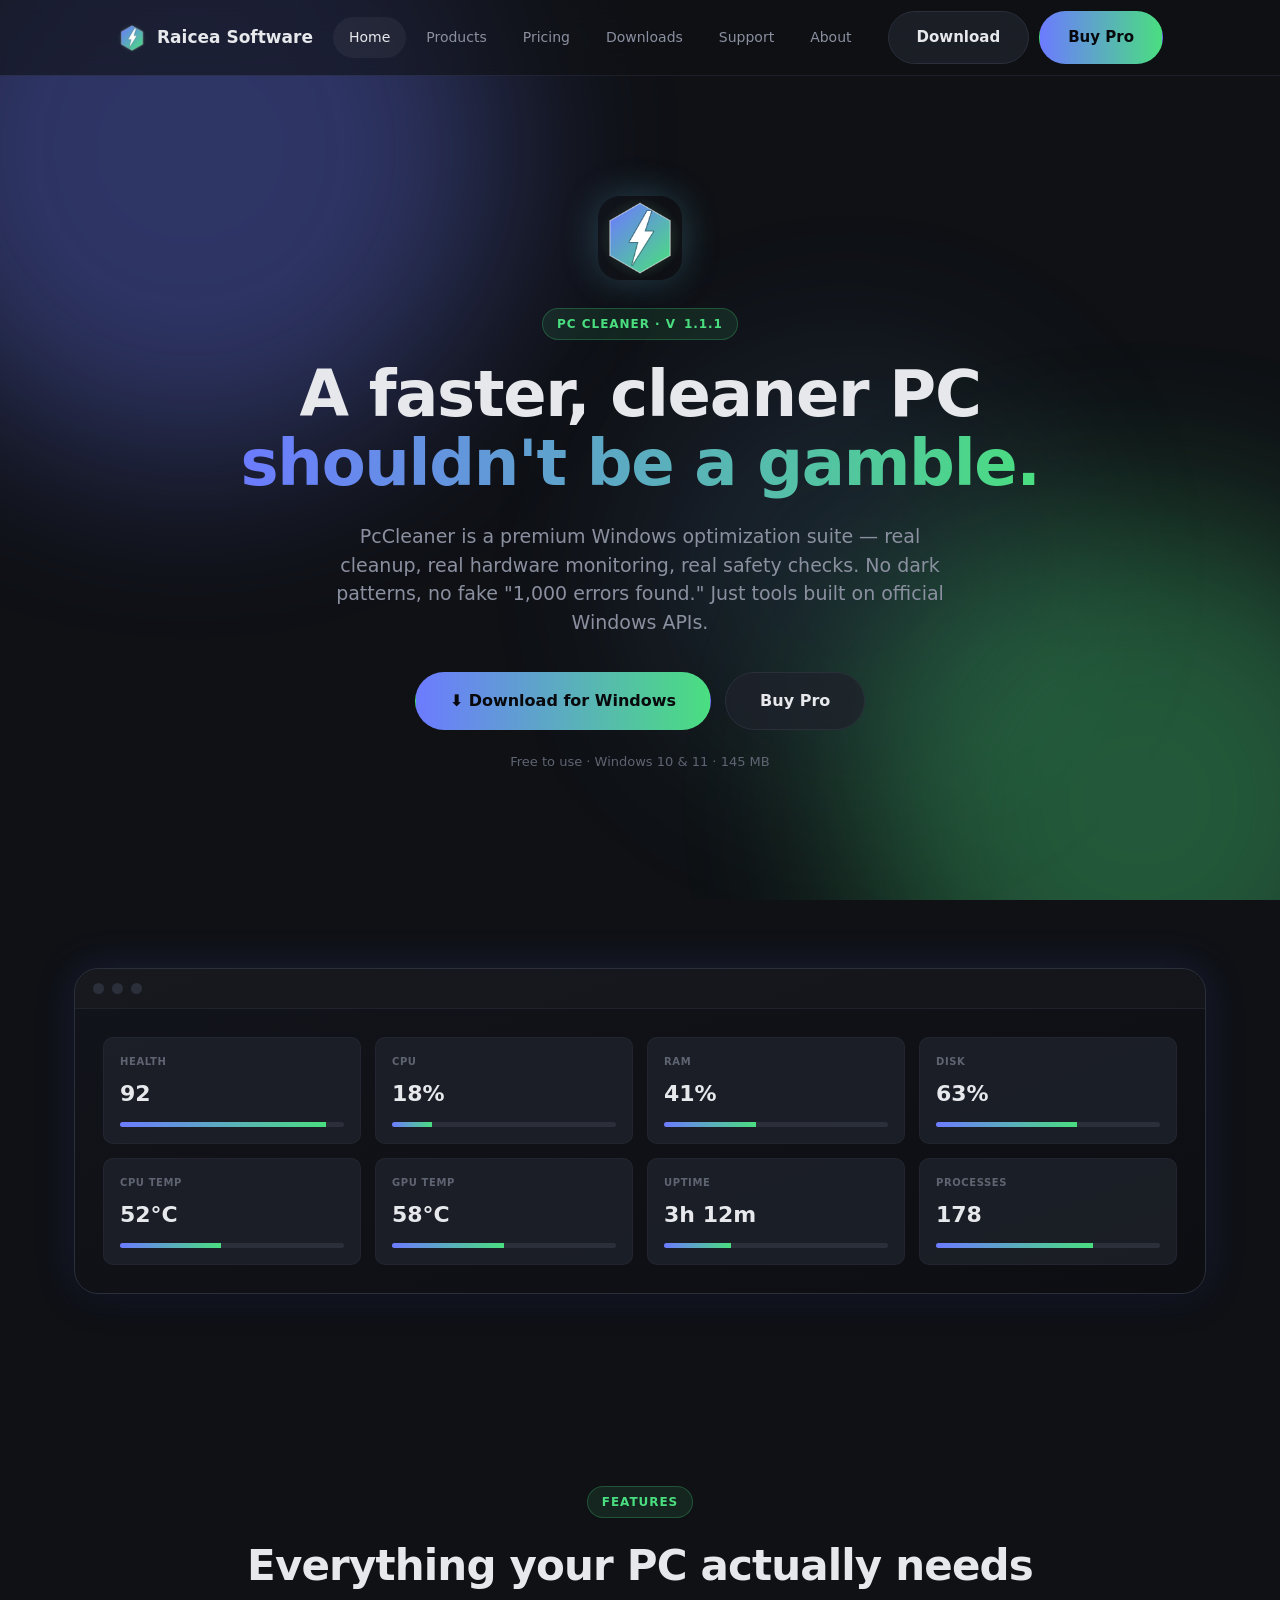
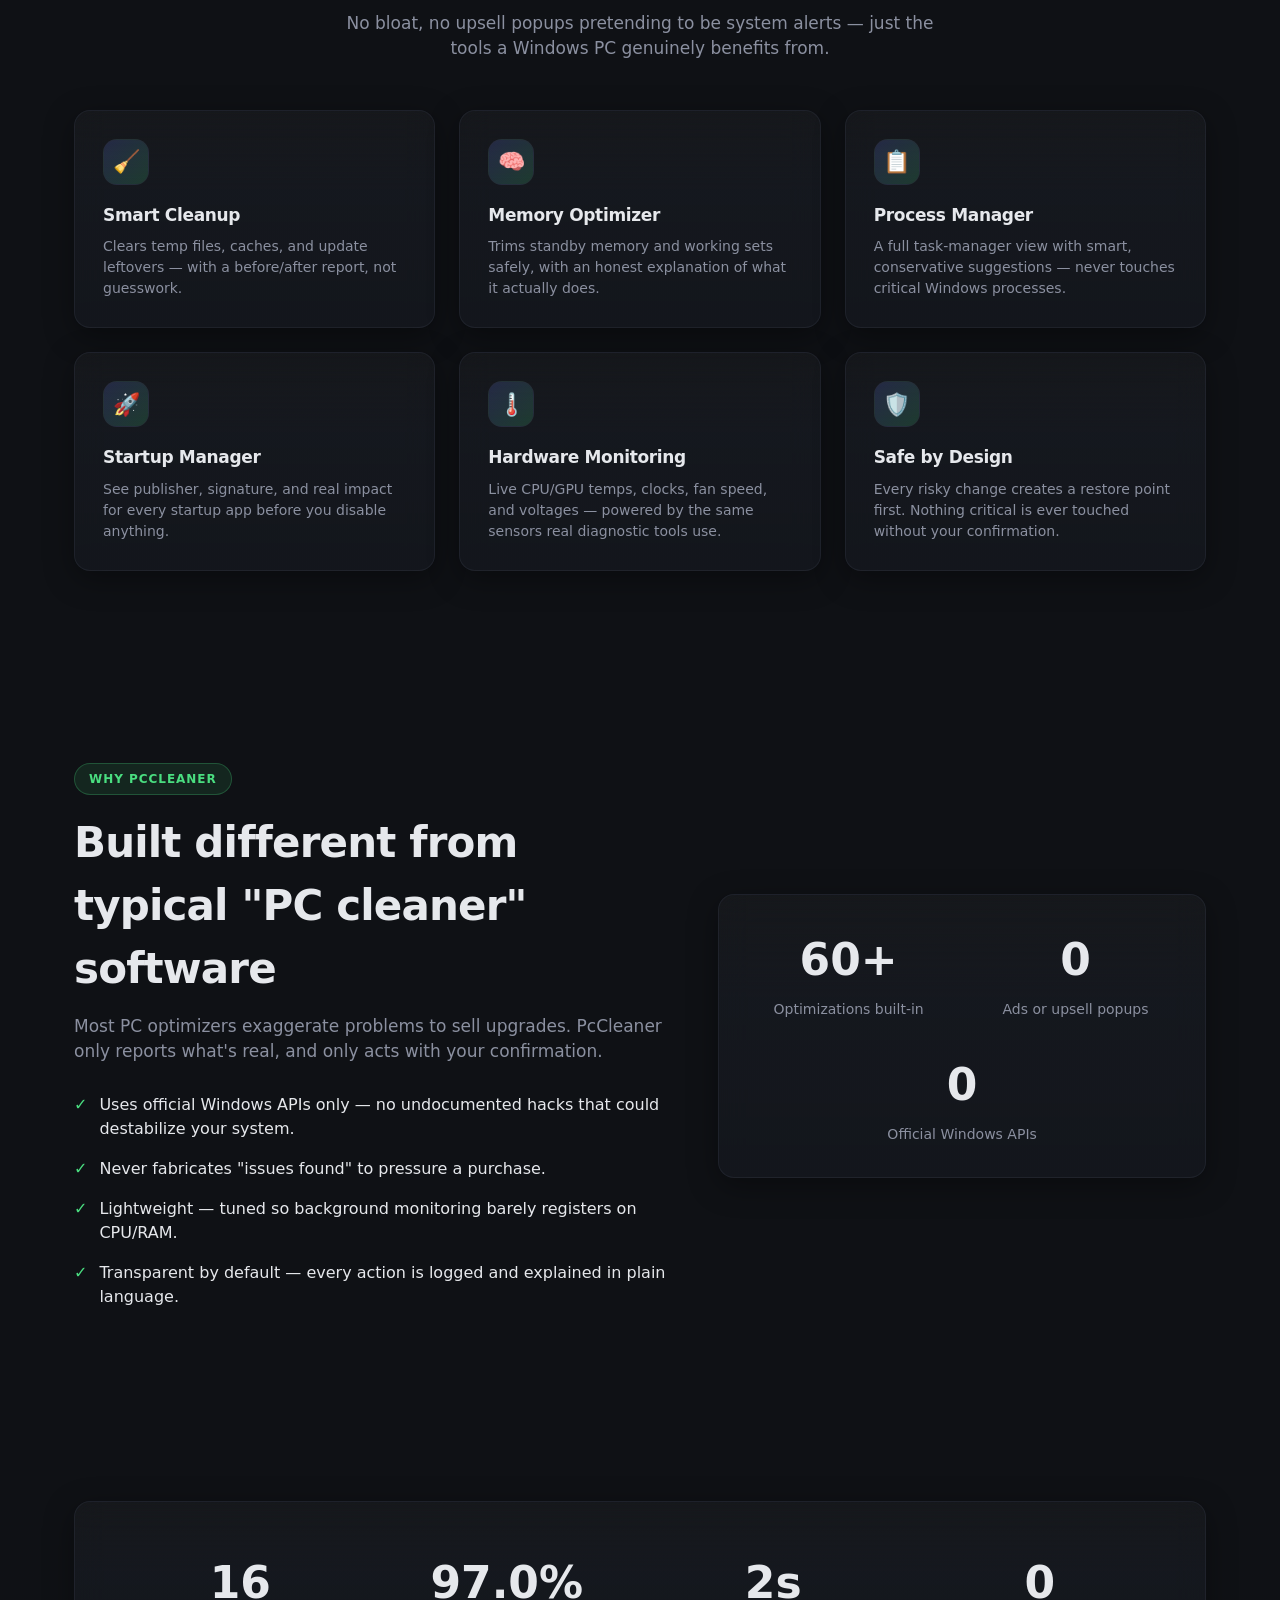
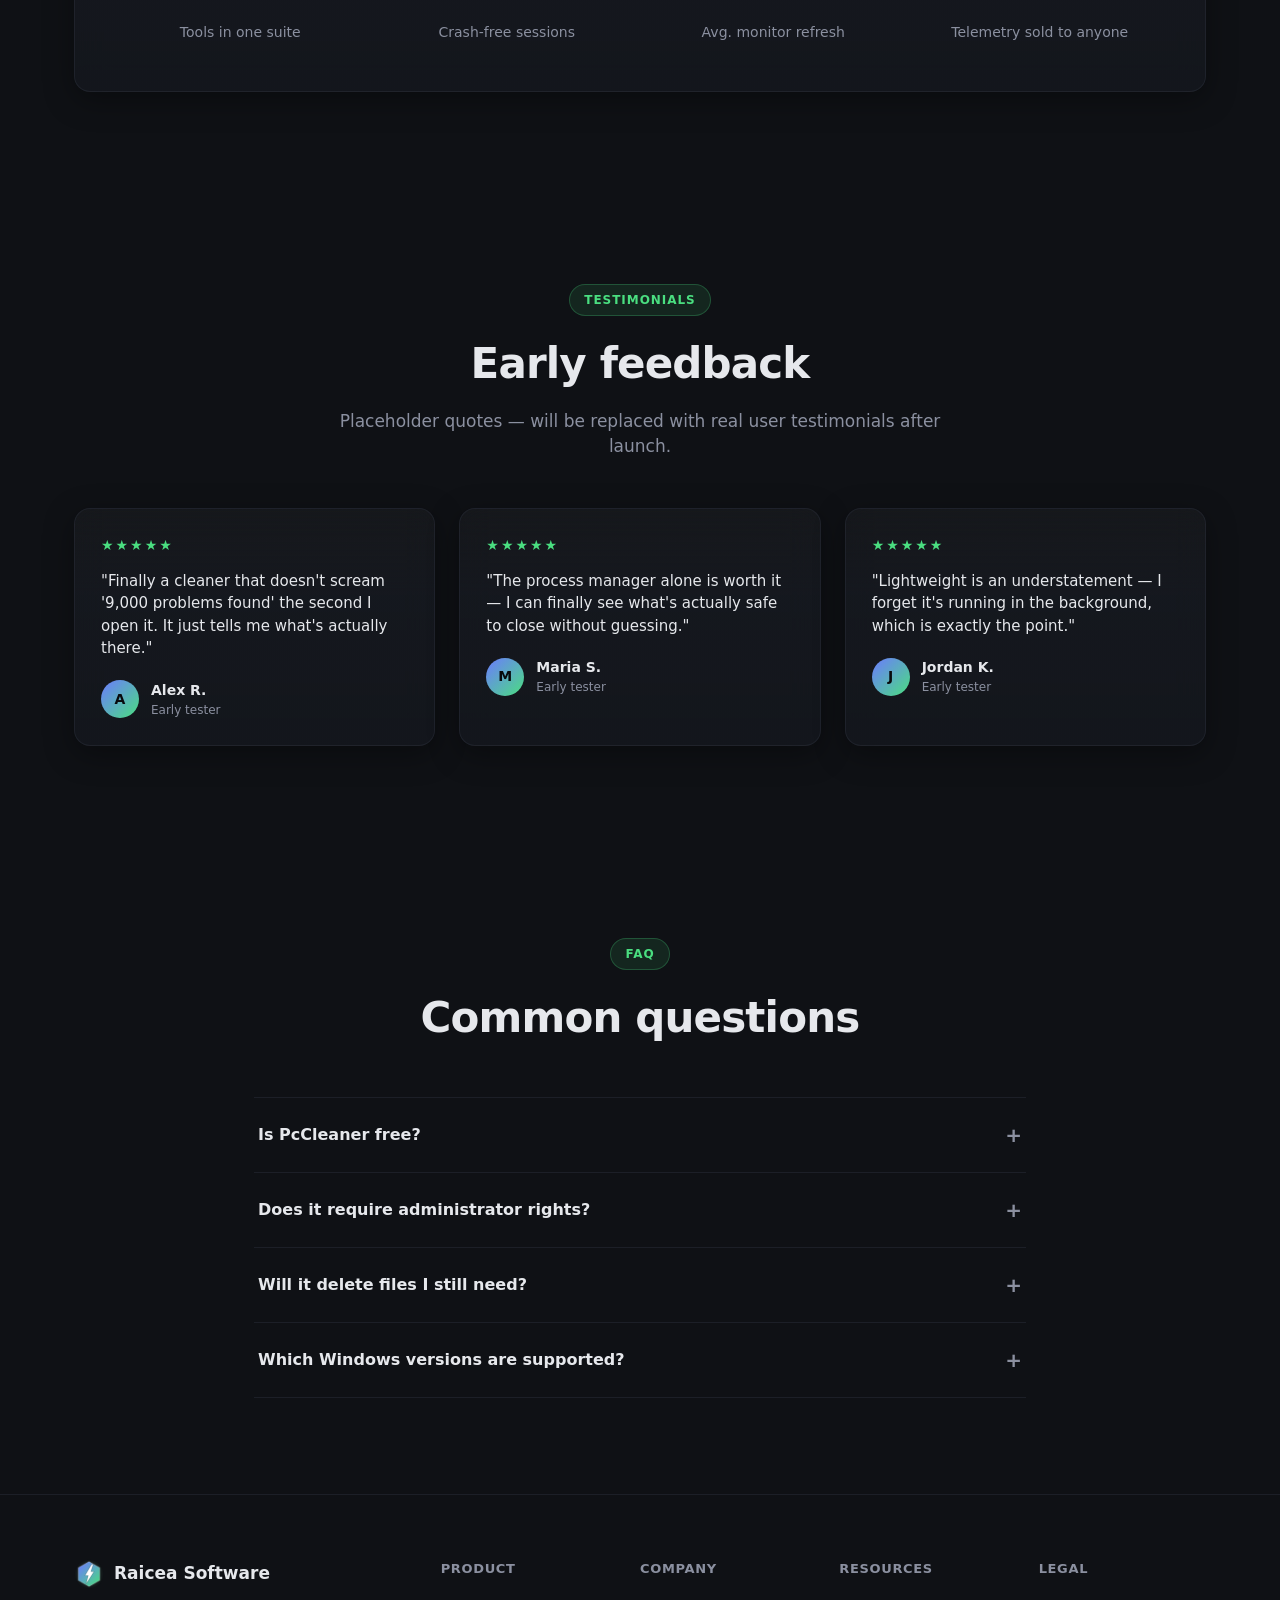
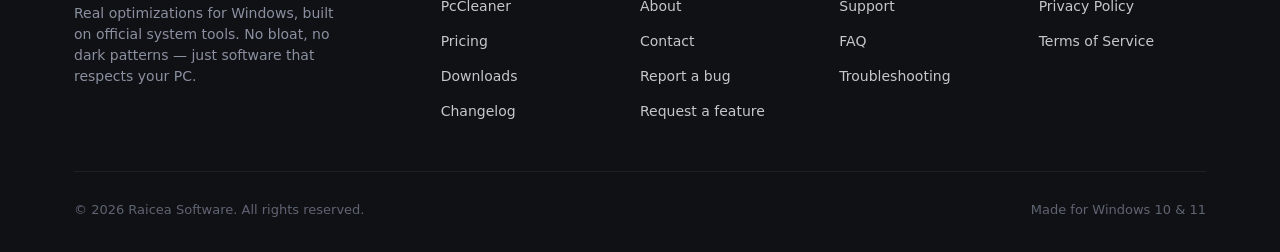
==== commit e3d7255a: "Bump to v1.1.1: fix stale Official Website / Buy Pro links in the app The app's About page and in-ap" ====
--- a/index.html
+++ b/index.html
@@ -36,7 +36,7 @@
   <section class="hero">
     <div class="container" style="display:flex;flex-direction:column;align-items:center;">
       <img src="assets/img/logo.png" alt="PcCleaner logo" class="logo-badge reveal in-view">
-      <span class="eyebrow reveal in-view">PC Cleaner · v<span data-version>1.0.0</span></span>
+      <span class="eyebrow reveal in-view">PC Cleaner · v<span data-version>1.1.1</span></span>
       <h1 class="reveal in-view" style="margin-top:20px;">A faster, cleaner PC <span class="gradient-text">shouldn't be a gamble.</span></h1>
       <p class="lead reveal in-view">PcCleaner is a premium Windows optimization suite — real cleanup, real hardware monitoring, real safety checks. No dark patterns, no fake "1,000 errors found." Just tools built on official Windows APIs.</p>
       <div class="hero-actions reveal in-view">
